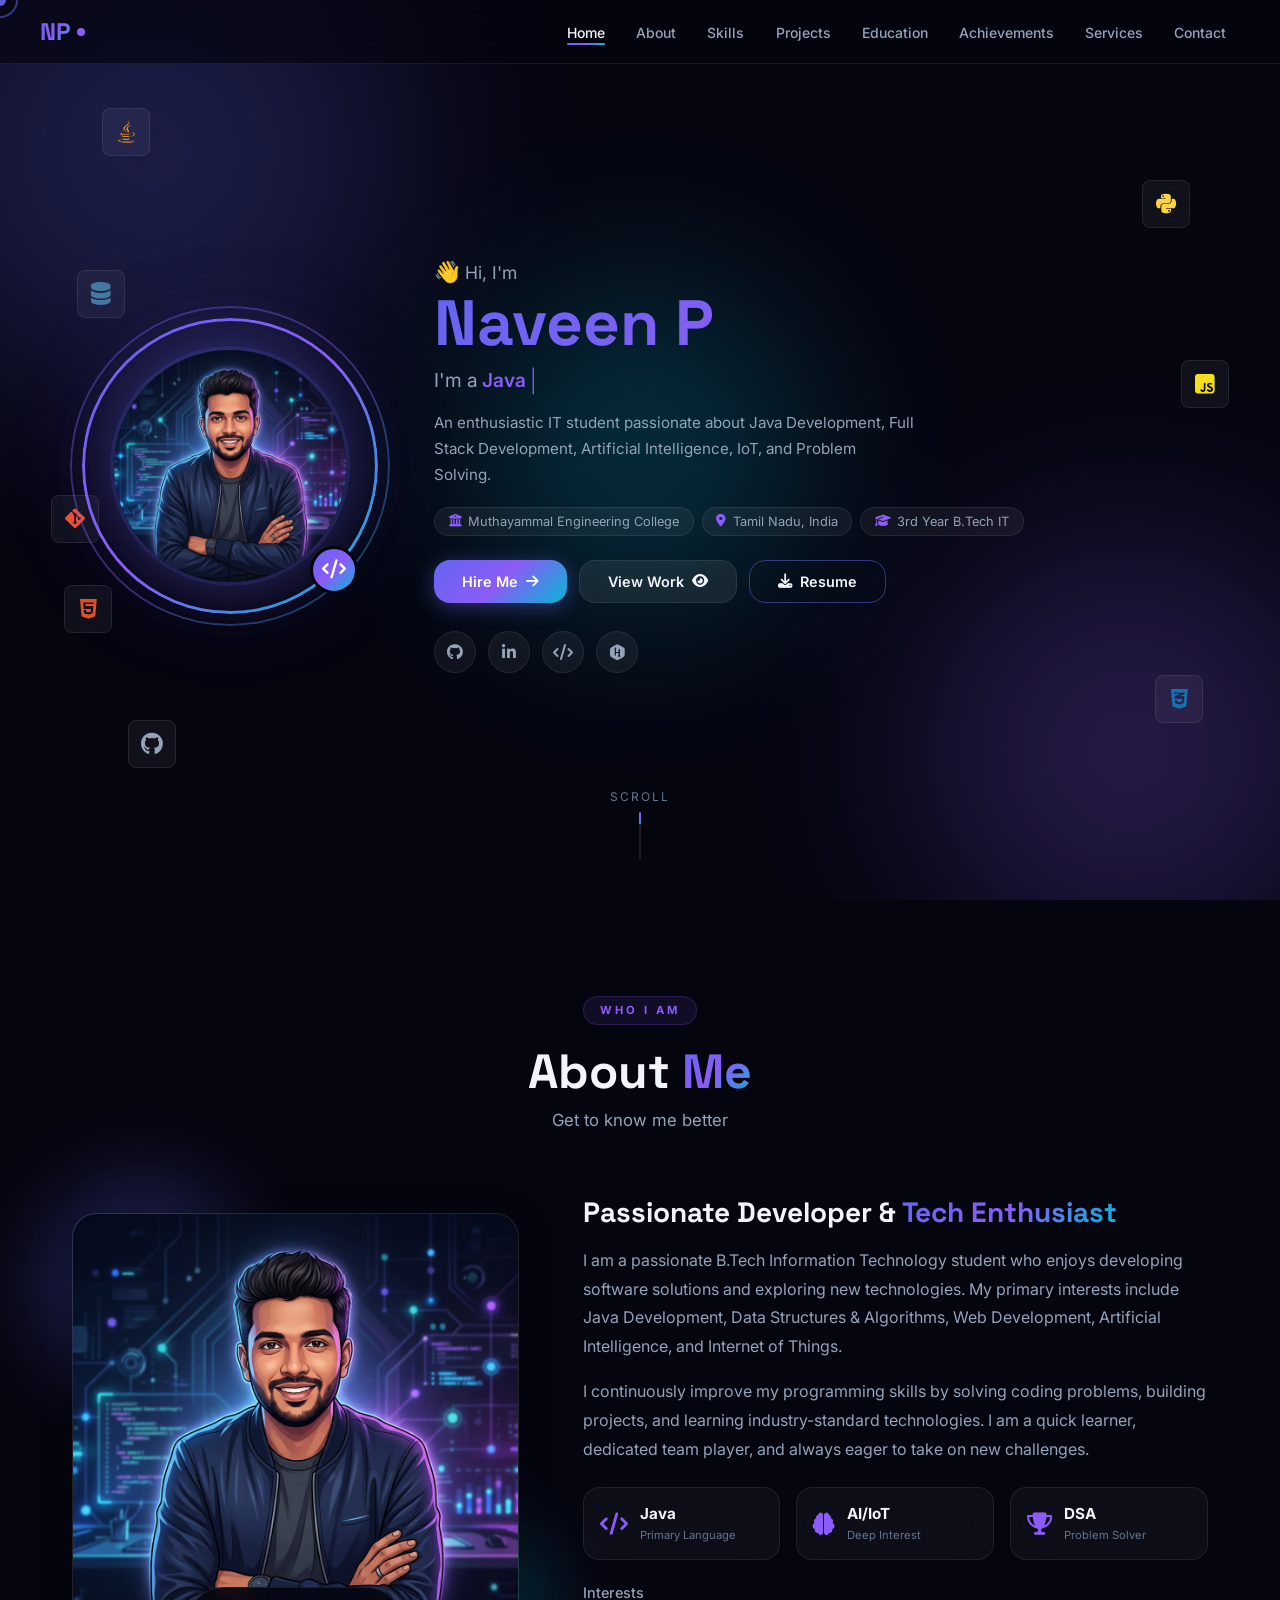
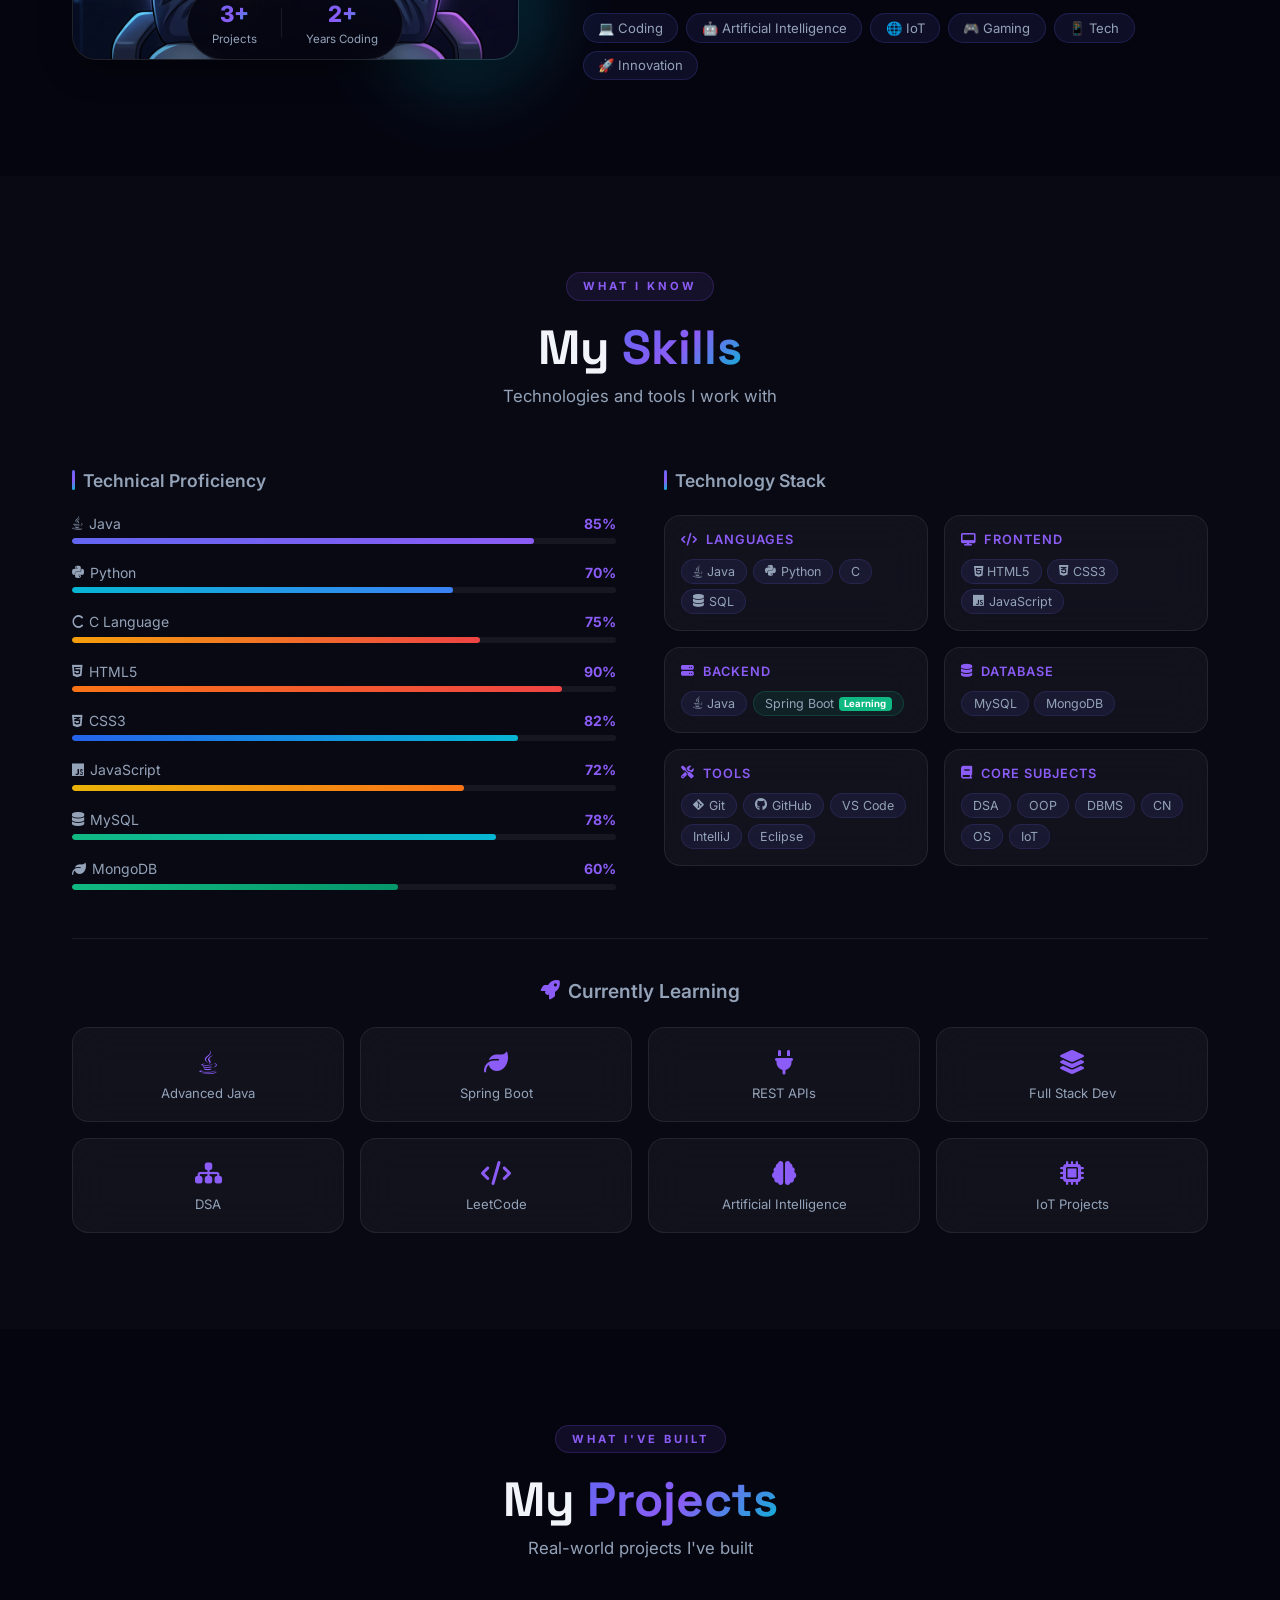
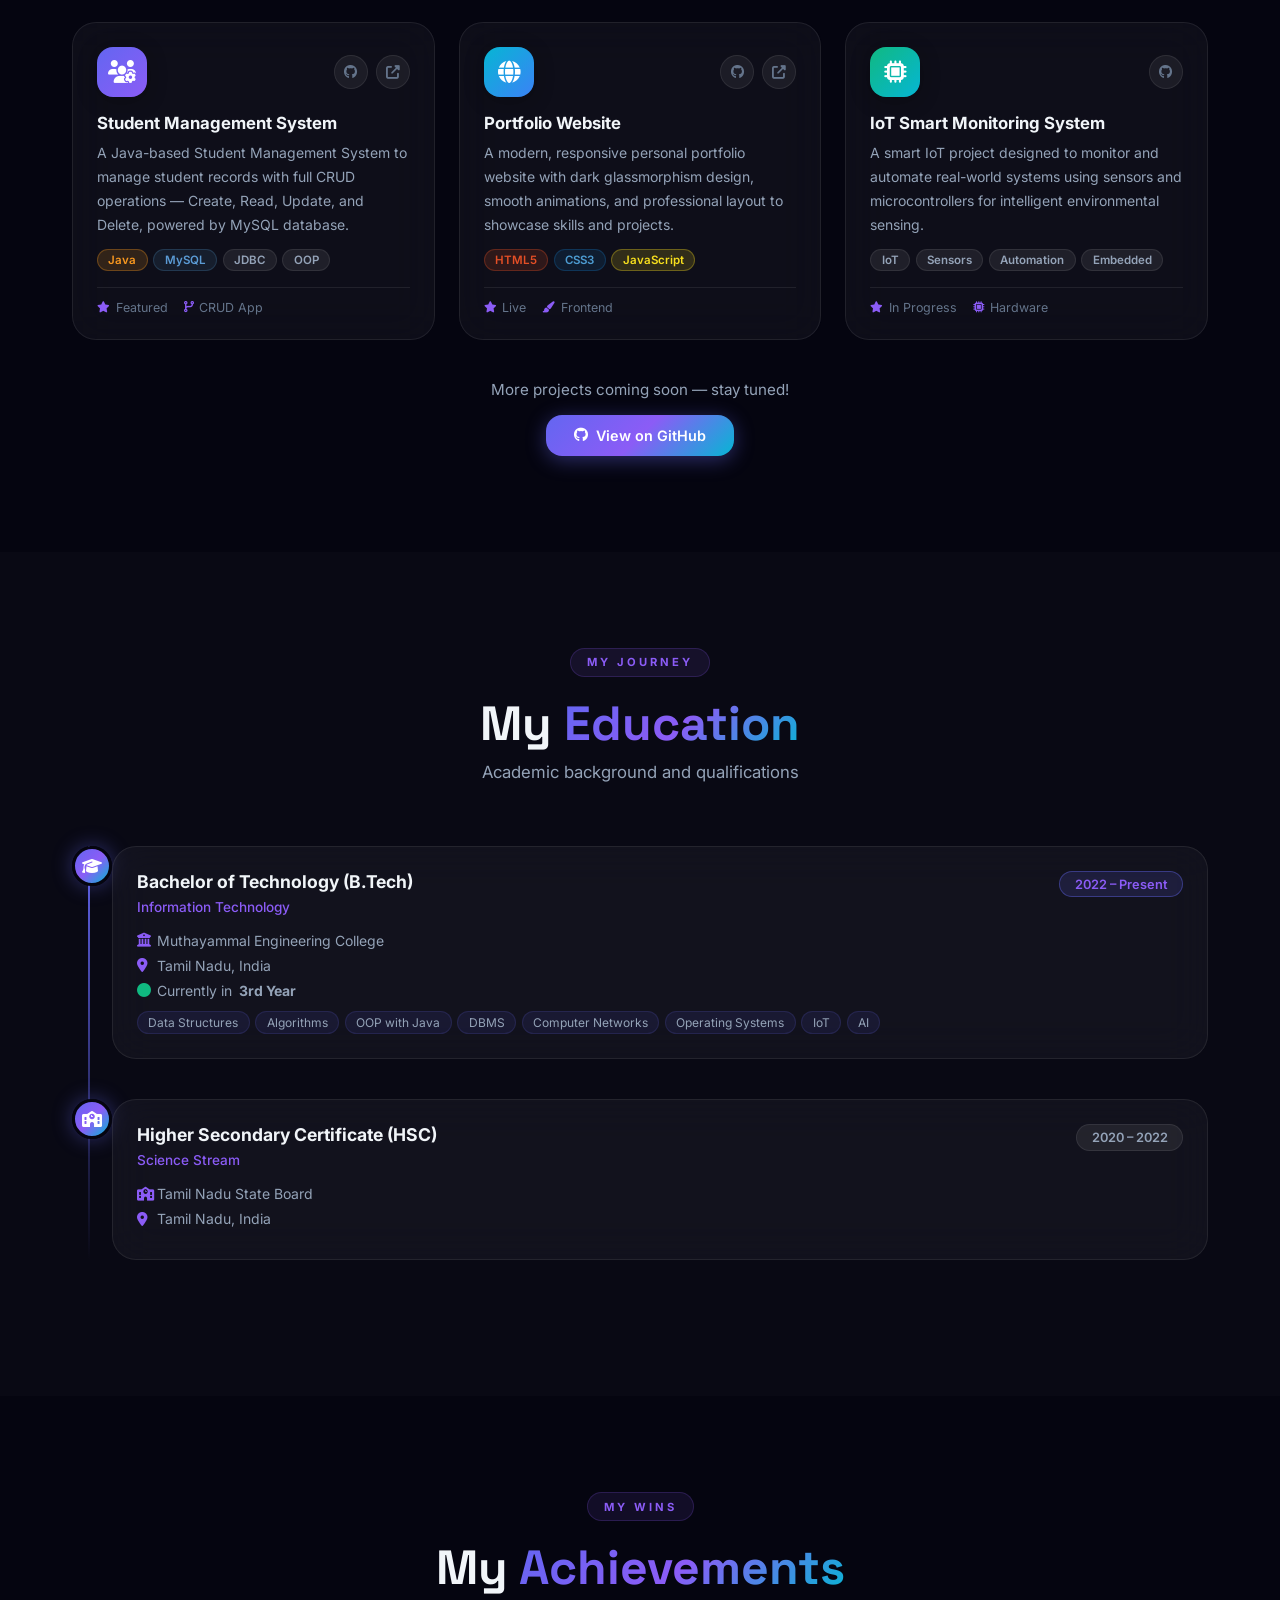
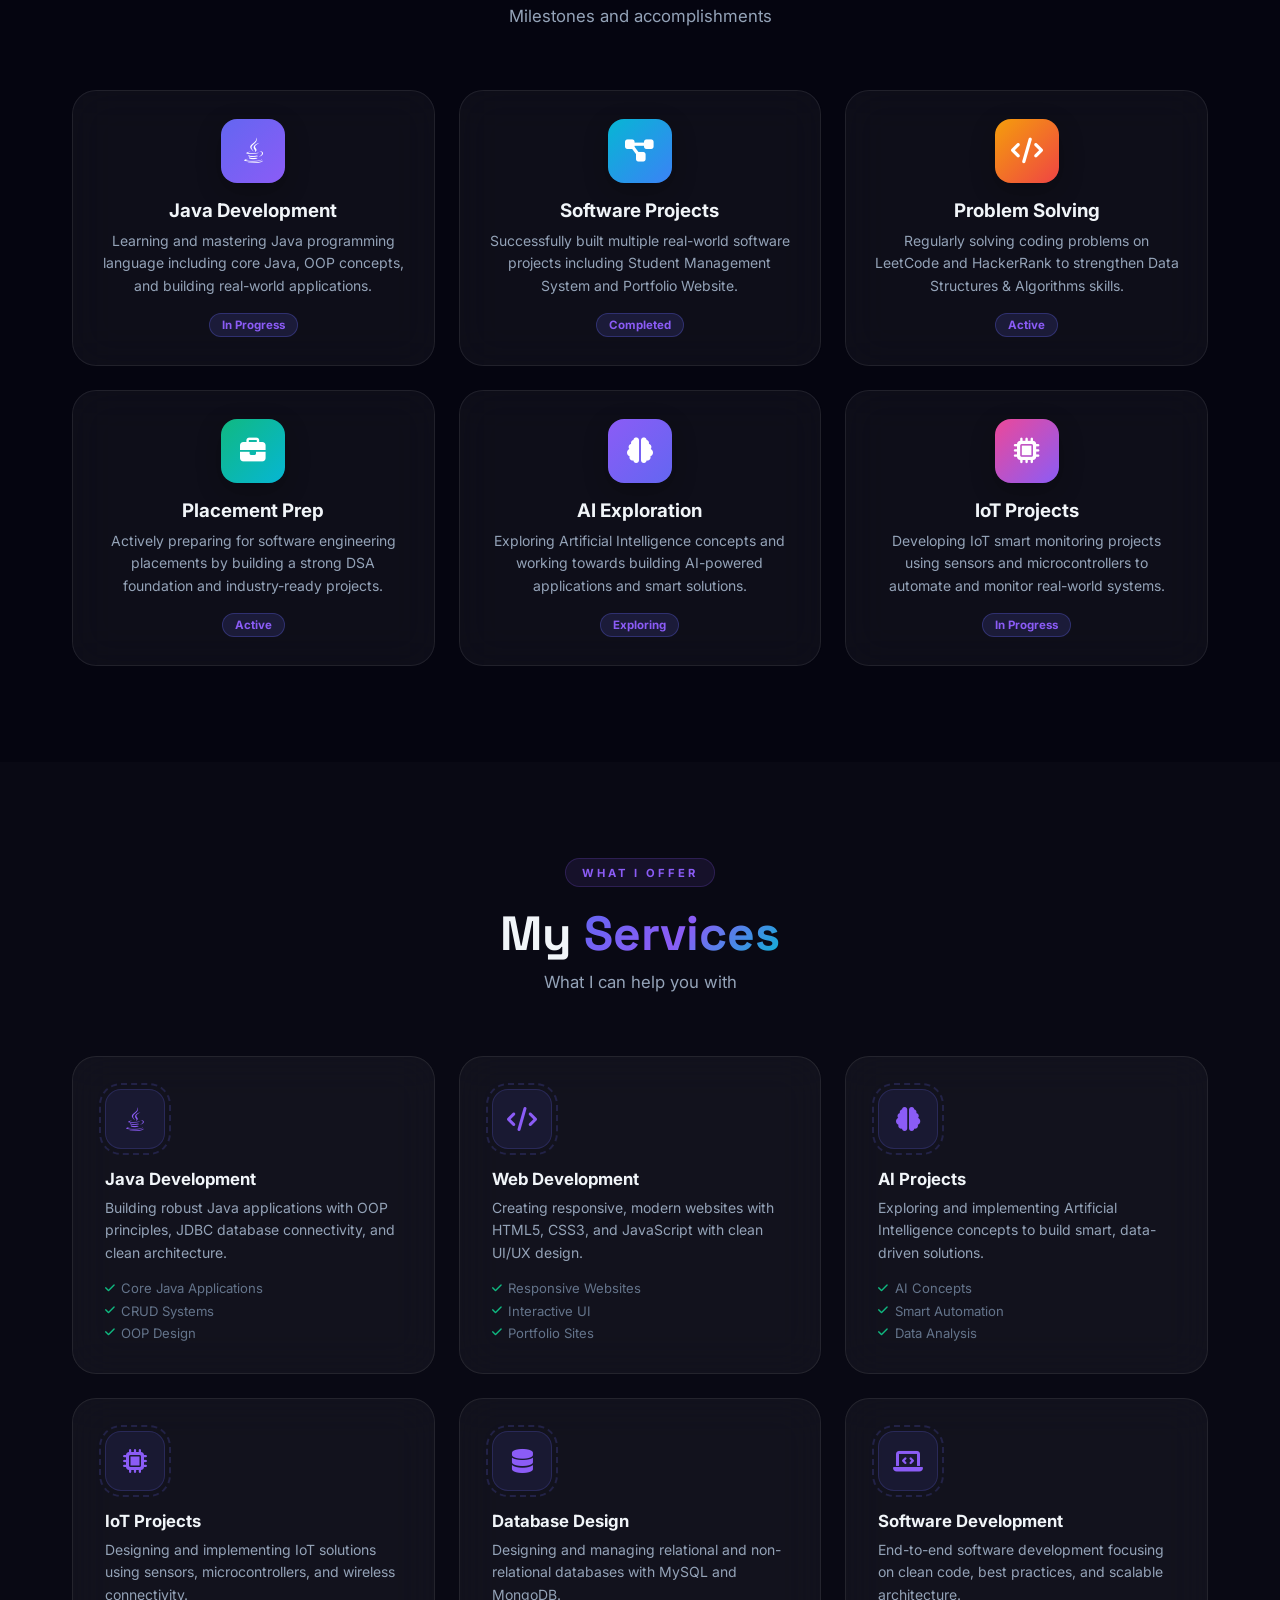
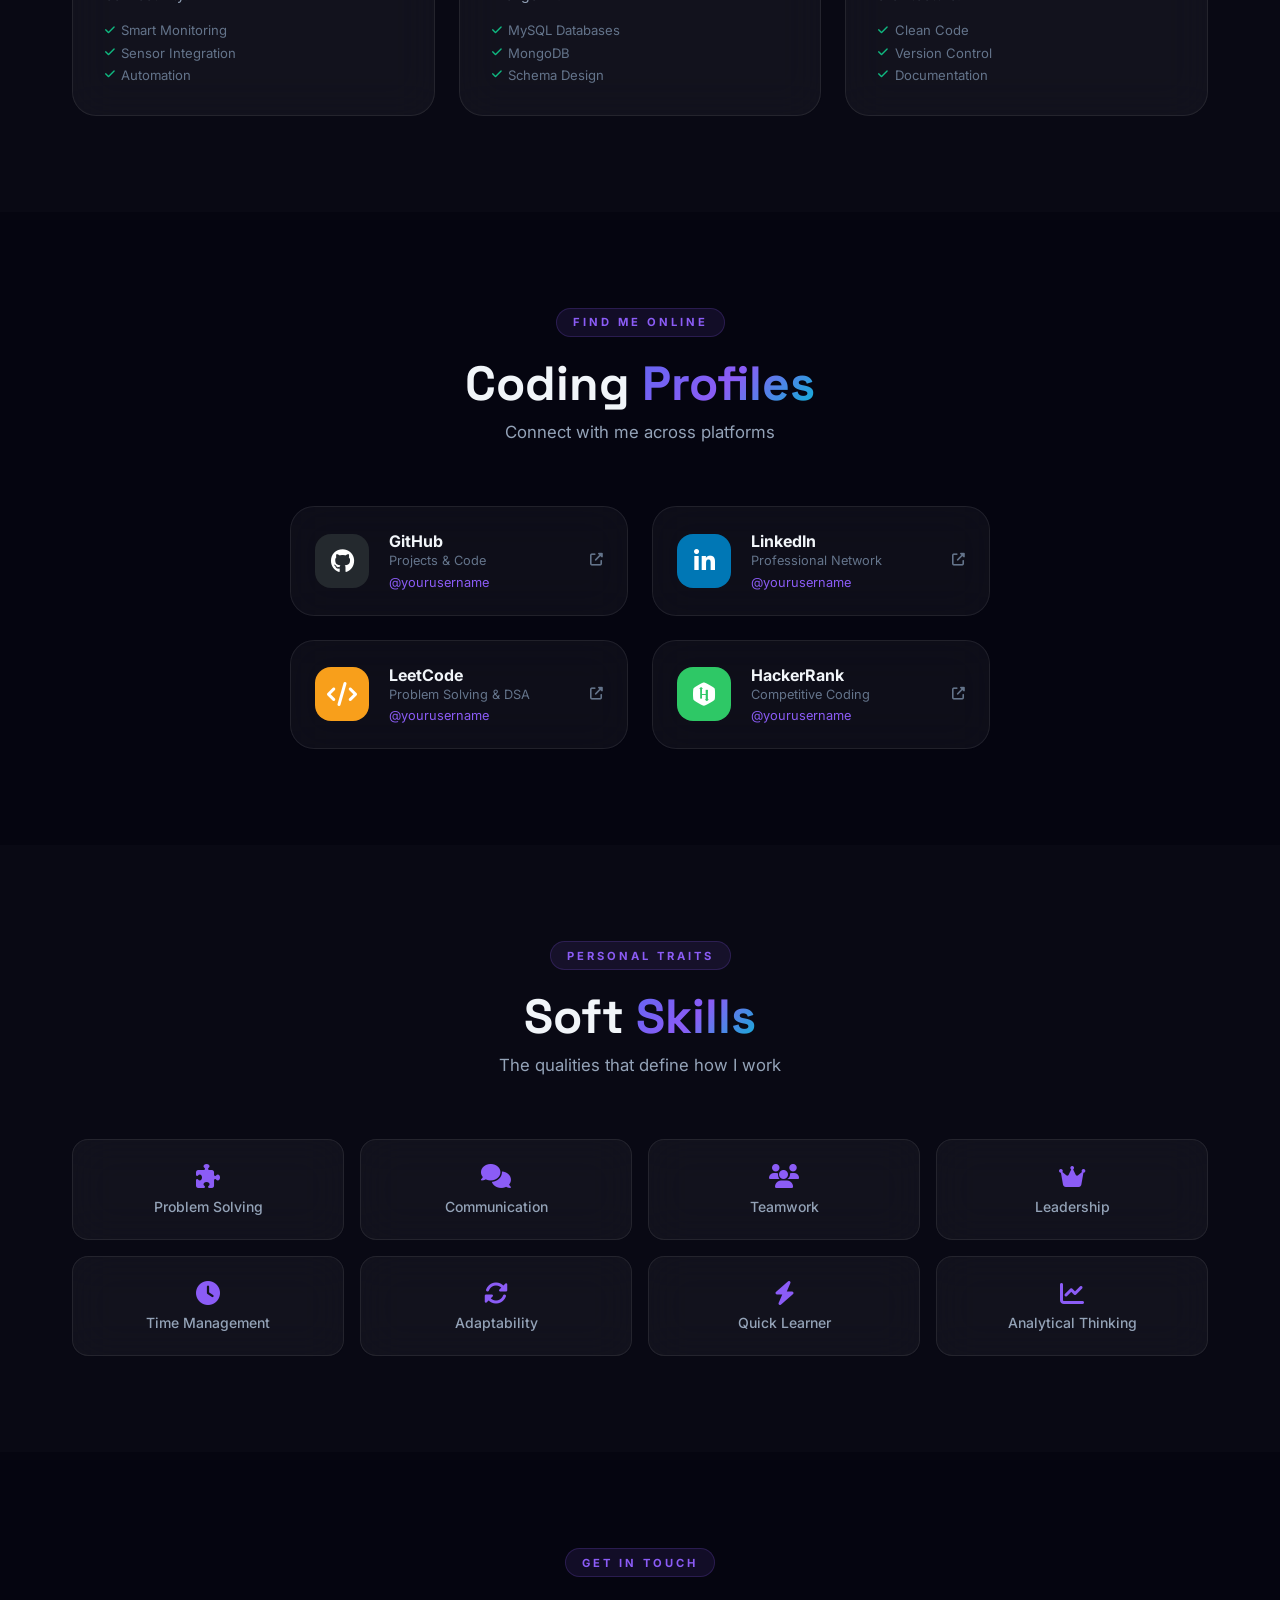
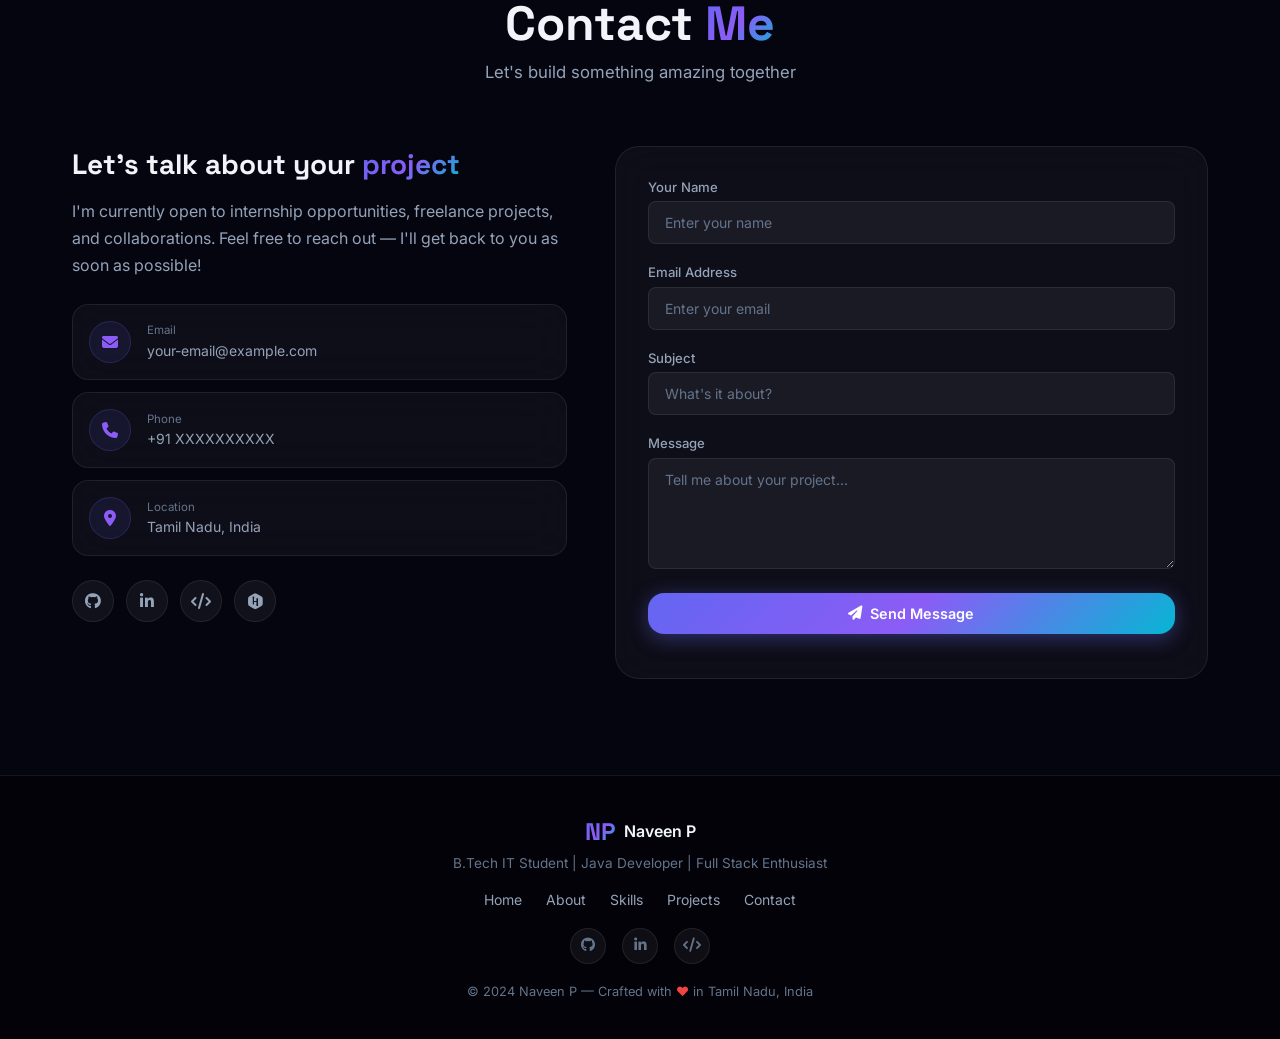
==== index.html @ e6e3f56e "first commit" ====
<!DOCTYPE html>
<html lang="en">
<head>
  <meta charset="UTF-8" />
  <meta name="viewport" content="width=device-width, initial-scale=1.0" />
  <meta name="description" content="Naveen P – B.Tech IT Student | Java Developer | Full Stack | AI & IoT Enthusiast at Muthayammal Engineering College" />
  <meta name="keywords" content="Naveen P, portfolio, Java developer, IT student, full stack, AI, IoT, Tamil Nadu" />
  <title>Naveen P | IT Student & Java Developer</title>

  <!-- Fonts -->
  <link rel="preconnect" href="https://fonts.googleapis.com" />
  <link rel="preconnect" href="https://fonts.gstatic.com" crossorigin />
  <link href="https://fonts.googleapis.com/css2?family=Inter:wght@300;400;500;600;700;800;900&family=Space+Grotesk:wght@400;500;600;700&family=JetBrains+Mono:wght@400;500&display=swap" rel="stylesheet" />

  <!-- Icons -->
  <link rel="stylesheet" href="https://cdnjs.cloudflare.com/ajax/libs/font-awesome/6.5.0/css/all.min.css" />

  <link rel="stylesheet" href="style.css" />
</head>
<body>

  <!-- ═══════════════════════ LOADER ═══════════════════════ -->
  <div id="loader">
    <div class="loader-content">
      <div class="loader-logo">NP</div>
      <div class="loader-bar"><div class="loader-fill"></div></div>
    </div>
  </div>

  <!-- ═══════════════════════ CURSOR ═══════════════════════ -->
  <div id="cursor"></div>
  <div id="cursor-trail"></div>

  <!-- ═══════════════════════ NAV ═══════════════════════ -->
  <nav id="navbar">
    <div class="nav-logo">
      <span class="logo-text">NP</span>
      <span class="logo-dot"></span>
    </div>
    <ul class="nav-links" id="navLinks">
      <li><a href="#home" class="nav-link active">Home</a></li>
      <li><a href="#about" class="nav-link">About</a></li>
      <li><a href="#skills" class="nav-link">Skills</a></li>
      <li><a href="#projects" class="nav-link">Projects</a></li>
      <li><a href="#education" class="nav-link">Education</a></li>
      <li><a href="#achievements" class="nav-link">Achievements</a></li>
      <li><a href="#services" class="nav-link">Services</a></li>
      <li><a href="#contact" class="nav-link">Contact</a></li>
    </ul>
    <button class="menu-toggle" id="menuToggle" aria-label="Toggle menu">
      <span></span><span></span><span></span>
    </button>
  </nav>

  <!-- ═══════════════════════ HERO ═══════════════════════ -->
  <section id="home" class="hero-section">
    <!-- Animated Background -->
    <div class="hero-bg">
      <div class="orb orb-1"></div>
      <div class="orb orb-2"></div>
      <div class="orb orb-3"></div>
      <canvas id="particleCanvas"></canvas>
    </div>

    <!-- Floating Tech Icons -->
    <div class="floating-icons">
      <div class="fi fi-java" data-label="Java"><i class="fab fa-java"></i></div>
      <div class="fi fi-python" data-label="Python"><i class="fab fa-python"></i></div>
      <div class="fi fi-html" data-label="HTML5"><i class="fab fa-html5"></i></div>
      <div class="fi fi-css" data-label="CSS3"><i class="fab fa-css3-alt"></i></div>
      <div class="fi fi-js" data-label="JS"><i class="fab fa-js-square"></i></div>
      <div class="fi fi-git" data-label="Git"><i class="fab fa-git-alt"></i></div>
      <div class="fi fi-github" data-label="GitHub"><i class="fab fa-github"></i></div>
      <div class="fi fi-db" data-label="MySQL"><i class="fas fa-database"></i></div>
    </div>

    <div class="hero-content">
      <div class="hero-avatar-wrap">
        <div class="avatar-ring"></div>
        <div class="avatar-ring ring-2"></div>
        <img src="avatar.png" alt="Naveen P" class="hero-avatar" id="heroAvatar" />
        <div class="avatar-badge">
          <i class="fas fa-code"></i>
        </div>
      </div>

      <div class="hero-text">
        <p class="hero-greeting">
          <span class="greeting-wave">👋</span> Hi, I'm
        </p>
        <h1 class="hero-name">Naveen P</h1>
        <div class="hero-roles">
          <span class="role-prefix">I'm a </span>
          <span class="typed-text" id="typedText"></span>
          <span class="typed-cursor">|</span>
        </div>
        <p class="hero-desc">
          An enthusiastic IT student passionate about Java Development, Full Stack Development,
          Artificial Intelligence, IoT, and Problem Solving.
        </p>
        <div class="hero-info-pills">
          <span class="info-pill"><i class="fas fa-university"></i> Muthayammal Engineering College</span>
          <span class="info-pill"><i class="fas fa-map-marker-alt"></i> Tamil Nadu, India</span>
          <span class="info-pill"><i class="fas fa-graduation-cap"></i> 3rd Year B.Tech IT</span>
        </div>
        <div class="hero-cta">
          <a href="#contact" class="btn btn-primary">
            <span>Hire Me</span><i class="fas fa-arrow-right"></i>
          </a>
          <a href="#projects" class="btn btn-ghost">
            <span>View Work</span><i class="fas fa-eye"></i>
          </a>
          <a href="resume.pdf" download class="btn btn-outline" id="resumeBtn">
            <i class="fas fa-download"></i><span>Resume</span>
          </a>
        </div>
        <div class="hero-socials">
          <a href="https://github.com/yourusername" target="_blank" class="social-icon" id="githubHero" aria-label="GitHub">
            <i class="fab fa-github"></i>
          </a>
          <a href="https://linkedin.com/in/yourusername" target="_blank" class="social-icon" id="linkedinHero" aria-label="LinkedIn">
            <i class="fab fa-linkedin-in"></i>
          </a>
          <a href="https://leetcode.com/yourusername" target="_blank" class="social-icon" id="leetcodeHero" aria-label="LeetCode">
            <i class="fas fa-code"></i>
          </a>
          <a href="https://hackerrank.com/yourusername" target="_blank" class="social-icon" id="hackerrankHero" aria-label="HackerRank">
            <i class="fab fa-hackerrank"></i>
          </a>
        </div>
      </div>
    </div>

    <div class="scroll-indicator">
      <span>Scroll</span>
      <div class="scroll-line"><div class="scroll-dot"></div></div>
    </div>
  </section>

  <!-- ═══════════════════════ ABOUT ═══════════════════════ -->
  <section id="about" class="section">
    <div class="container">
      <div class="section-header">
        <span class="section-tag">WHO I AM</span>
        <h2 class="section-title">About <span class="gradient-text">Me</span></h2>
        <p class="section-subtitle">Get to know me better</p>
      </div>

      <div class="about-grid">
        <div class="about-image-wrap reveal">
          <div class="about-img-card glass">
            <img src="avatar.png" alt="Naveen P" class="about-img" />
            <div class="about-img-badge">
              <div class="badge-item">
                <span class="badge-num">3+</span>
                <span class="badge-label">Projects</span>
              </div>
              <div class="badge-divider"></div>
              <div class="badge-item">
                <span class="badge-num">2+</span>
                <span class="badge-label">Years Coding</span>
              </div>
            </div>
          </div>
          <div class="about-shape shape-1"></div>
          <div class="about-shape shape-2"></div>
        </div>

        <div class="about-content reveal">
          <h3 class="about-heading">Passionate Developer & <span class="gradient-text">Tech Enthusiast</span></h3>
          <p class="about-para">
            I am a passionate B.Tech Information Technology student who enjoys developing software
            solutions and exploring new technologies. My primary interests include Java Development,
            Data Structures & Algorithms, Web Development, Artificial Intelligence, and Internet of Things.
          </p>
          <p class="about-para">
            I continuously improve my programming skills by solving coding problems, building projects,
            and learning industry-standard technologies. I am a quick learner, dedicated team player,
            and always eager to take on new challenges.
          </p>
          <div class="about-stats">
            <div class="stat-card glass">
              <i class="fas fa-code stat-icon"></i>
              <div>
                <span class="stat-num">Java</span>
                <span class="stat-label">Primary Language</span>
              </div>
            </div>
            <div class="stat-card glass">
              <i class="fas fa-brain stat-icon"></i>
              <div>
                <span class="stat-num">AI/IoT</span>
                <span class="stat-label">Deep Interest</span>
              </div>
            </div>
            <div class="stat-card glass">
              <i class="fas fa-trophy stat-icon"></i>
              <div>
                <span class="stat-num">DSA</span>
                <span class="stat-label">Problem Solver</span>
              </div>
            </div>
          </div>

          <div class="about-interests">
            <h4>Interests</h4>
            <div class="interest-tags">
              <span class="tag">💻 Coding</span>
              <span class="tag">🤖 Artificial Intelligence</span>
              <span class="tag">🌐 IoT</span>
              <span class="tag">🎮 Gaming</span>
              <span class="tag">📱 Tech</span>
              <span class="tag">🚀 Innovation</span>
            </div>
          </div>
        </div>
      </div>
    </div>
  </section>

  <!-- ═══════════════════════ SKILLS ═══════════════════════ -->
  <section id="skills" class="section section-alt">
    <div class="container">
      <div class="section-header">
        <span class="section-tag">WHAT I KNOW</span>
        <h2 class="section-title">My <span class="gradient-text">Skills</span></h2>
        <p class="section-subtitle">Technologies and tools I work with</p>
      </div>

      <div class="skills-wrapper">
        <!-- Skill Bars Column -->
        <div class="skill-bars-col reveal">
          <h3 class="skills-col-title">Technical Proficiency</h3>
          <div class="skill-bar-list">
            <div class="skill-bar-item">
              <div class="skill-bar-header">
                <span><i class="fab fa-java"></i> Java</span>
                <span class="skill-pct">85%</span>
              </div>
              <div class="skill-track"><div class="skill-fill" data-width="85" style="background:linear-gradient(90deg,#6366f1,#8b5cf6)"></div></div>
            </div>
            <div class="skill-bar-item">
              <div class="skill-bar-header">
                <span><i class="fab fa-python"></i> Python</span>
                <span class="skill-pct">70%</span>
              </div>
              <div class="skill-track"><div class="skill-fill" data-width="70" style="background:linear-gradient(90deg,#06b6d4,#3b82f6)"></div></div>
            </div>
            <div class="skill-bar-item">
              <div class="skill-bar-header">
                <span><i class="fas fa-c"></i> C Language</span>
                <span class="skill-pct">75%</span>
              </div>
              <div class="skill-track"><div class="skill-fill" data-width="75" style="background:linear-gradient(90deg,#f59e0b,#ef4444)"></div></div>
            </div>
            <div class="skill-bar-item">
              <div class="skill-bar-header">
                <span><i class="fab fa-html5"></i> HTML5</span>
                <span class="skill-pct">90%</span>
              </div>
              <div class="skill-track"><div class="skill-fill" data-width="90" style="background:linear-gradient(90deg,#f97316,#ef4444)"></div></div>
            </div>
            <div class="skill-bar-item">
              <div class="skill-bar-header">
                <span><i class="fab fa-css3-alt"></i> CSS3</span>
                <span class="skill-pct">82%</span>
              </div>
              <div class="skill-track"><div class="skill-fill" data-width="82" style="background:linear-gradient(90deg,#2563eb,#06b6d4)"></div></div>
            </div>
            <div class="skill-bar-item">
              <div class="skill-bar-header">
                <span><i class="fab fa-js"></i> JavaScript</span>
                <span class="skill-pct">72%</span>
              </div>
              <div class="skill-track"><div class="skill-fill" data-width="72" style="background:linear-gradient(90deg,#eab308,#f97316)"></div></div>
            </div>
            <div class="skill-bar-item">
              <div class="skill-bar-header">
                <span><i class="fas fa-database"></i> MySQL</span>
                <span class="skill-pct">78%</span>
              </div>
              <div class="skill-track"><div class="skill-fill" data-width="78" style="background:linear-gradient(90deg,#10b981,#06b6d4)"></div></div>
            </div>
            <div class="skill-bar-item">
              <div class="skill-bar-header">
                <span><i class="fas fa-leaf"></i> MongoDB</span>
                <span class="skill-pct">60%</span>
              </div>
              <div class="skill-track"><div class="skill-fill" data-width="60" style="background:linear-gradient(90deg,#10b981,#059669)"></div></div>
            </div>
          </div>
        </div>

        <!-- Skill Cards Grid -->
        <div class="skill-cards-col reveal">
          <h3 class="skills-col-title">Technology Stack</h3>
          <div class="tech-categories">
            <div class="tech-cat glass">
              <div class="tech-cat-header">
                <i class="fas fa-code"></i>
                <span>Languages</span>
              </div>
              <div class="tech-tags">
                <span class="tech-tag"><i class="fab fa-java"></i> Java</span>
                <span class="tech-tag"><i class="fab fa-python"></i> Python</span>
                <span class="tech-tag">C</span>
                <span class="tech-tag"><i class="fas fa-database"></i> SQL</span>
              </div>
            </div>
            <div class="tech-cat glass">
              <div class="tech-cat-header">
                <i class="fas fa-desktop"></i>
                <span>Frontend</span>
              </div>
              <div class="tech-tags">
                <span class="tech-tag"><i class="fab fa-html5"></i> HTML5</span>
                <span class="tech-tag"><i class="fab fa-css3-alt"></i> CSS3</span>
                <span class="tech-tag"><i class="fab fa-js"></i> JavaScript</span>
              </div>
            </div>
            <div class="tech-cat glass">
              <div class="tech-cat-header">
                <i class="fas fa-server"></i>
                <span>Backend</span>
              </div>
              <div class="tech-tags">
                <span class="tech-tag"><i class="fab fa-java"></i> Java</span>
                <span class="tech-tag learning">Spring Boot <span class="learning-badge">Learning</span></span>
              </div>
            </div>
            <div class="tech-cat glass">
              <div class="tech-cat-header">
                <i class="fas fa-database"></i>
                <span>Database</span>
              </div>
              <div class="tech-tags">
                <span class="tech-tag">MySQL</span>
                <span class="tech-tag">MongoDB</span>
              </div>
            </div>
            <div class="tech-cat glass">
              <div class="tech-cat-header">
                <i class="fas fa-tools"></i>
                <span>Tools</span>
              </div>
              <div class="tech-tags">
                <span class="tech-tag"><i class="fab fa-git-alt"></i> Git</span>
                <span class="tech-tag"><i class="fab fa-github"></i> GitHub</span>
                <span class="tech-tag">VS Code</span>
                <span class="tech-tag">IntelliJ</span>
                <span class="tech-tag">Eclipse</span>
              </div>
            </div>
            <div class="tech-cat glass">
              <div class="tech-cat-header">
                <i class="fas fa-book"></i>
                <span>Core Subjects</span>
              </div>
              <div class="tech-tags">
                <span class="tech-tag">DSA</span>
                <span class="tech-tag">OOP</span>
                <span class="tech-tag">DBMS</span>
                <span class="tech-tag">CN</span>
                <span class="tech-tag">OS</span>
                <span class="tech-tag">IoT</span>
              </div>
            </div>
          </div>
        </div>
      </div>

      <!-- Currently Learning -->
      <div class="learning-section reveal">
        <h3 class="learning-title"><i class="fas fa-rocket"></i> Currently Learning</h3>
        <div class="learning-grid">
          <div class="learning-card glass">
            <div class="lc-icon"><i class="fab fa-java"></i></div>
            <span>Advanced Java</span>
          </div>
          <div class="learning-card glass">
            <div class="lc-icon"><i class="fas fa-leaf"></i></div>
            <span>Spring Boot</span>
          </div>
          <div class="learning-card glass">
            <div class="lc-icon"><i class="fas fa-plug"></i></div>
            <span>REST APIs</span>
          </div>
          <div class="learning-card glass">
            <div class="lc-icon"><i class="fas fa-layer-group"></i></div>
            <span>Full Stack Dev</span>
          </div>
          <div class="learning-card glass">
            <div class="lc-icon"><i class="fas fa-sitemap"></i></div>
            <span>DSA</span>
          </div>
          <div class="learning-card glass">
            <div class="lc-icon"><i class="fas fa-code"></i></div>
            <span>LeetCode</span>
          </div>
          <div class="learning-card glass">
            <div class="lc-icon"><i class="fas fa-brain"></i></div>
            <span>Artificial Intelligence</span>
          </div>
          <div class="learning-card glass">
            <div class="lc-icon"><i class="fas fa-microchip"></i></div>
            <span>IoT Projects</span>
          </div>
        </div>
      </div>
    </div>
  </section>

  <!-- ═══════════════════════ PROJECTS ═══════════════════════ -->
  <section id="projects" class="section">
    <div class="container">
      <div class="section-header">
        <span class="section-tag">WHAT I'VE BUILT</span>
        <h2 class="section-title">My <span class="gradient-text">Projects</span></h2>
        <p class="section-subtitle">Real-world projects I've built</p>
      </div>

      <div class="projects-grid">
        <!-- Project 1 -->
        <div class="project-card glass reveal" id="proj-sms">
          <div class="proj-top">
            <div class="proj-icon-wrap" style="background:linear-gradient(135deg,#6366f1,#8b5cf6)">
              <i class="fas fa-users-cog"></i>
            </div>
            <div class="proj-links">
              <a href="https://github.com/yourusername" target="_blank" class="proj-link" aria-label="GitHub"><i class="fab fa-github"></i></a>
              <a href="#" class="proj-link" aria-label="Live"><i class="fas fa-external-link-alt"></i></a>
            </div>
          </div>
          <div class="proj-body">
            <h3 class="proj-title">Student Management System</h3>
            <p class="proj-desc">
              A Java-based Student Management System to manage student records with full CRUD
              operations — Create, Read, Update, and Delete, powered by MySQL database.
            </p>
            <div class="proj-tags">
              <span class="ptag ptag-java">Java</span>
              <span class="ptag ptag-db">MySQL</span>
              <span class="ptag">JDBC</span>
              <span class="ptag">OOP</span>
            </div>
          </div>
          <div class="proj-footer">
            <div class="proj-stat"><i class="fas fa-star"></i> Featured</div>
            <div class="proj-stat"><i class="fas fa-code-branch"></i> CRUD App</div>
          </div>
          <div class="proj-glow"></div>
        </div>

        <!-- Project 2 -->
        <div class="project-card glass reveal" id="proj-portfolio">
          <div class="proj-top">
            <div class="proj-icon-wrap" style="background:linear-gradient(135deg,#06b6d4,#3b82f6)">
              <i class="fas fa-globe"></i>
            </div>
            <div class="proj-links">
              <a href="https://github.com/yourusername" target="_blank" class="proj-link" aria-label="GitHub"><i class="fab fa-github"></i></a>
              <a href="#" class="proj-link" aria-label="Live"><i class="fas fa-external-link-alt"></i></a>
            </div>
          </div>
          <div class="proj-body">
            <h3 class="proj-title">Portfolio Website</h3>
            <p class="proj-desc">
              A modern, responsive personal portfolio website with dark glassmorphism design,
              smooth animations, and professional layout to showcase skills and projects.
            </p>
            <div class="proj-tags">
              <span class="ptag ptag-html">HTML5</span>
              <span class="ptag ptag-css">CSS3</span>
              <span class="ptag ptag-js">JavaScript</span>
            </div>
          </div>
          <div class="proj-footer">
            <div class="proj-stat"><i class="fas fa-star"></i> Live</div>
            <div class="proj-stat"><i class="fas fa-paint-brush"></i> Frontend</div>
          </div>
          <div class="proj-glow"></div>
        </div>

        <!-- Project 3 -->
        <div class="project-card glass reveal" id="proj-iot">
          <div class="proj-top">
            <div class="proj-icon-wrap" style="background:linear-gradient(135deg,#10b981,#06b6d4)">
              <i class="fas fa-microchip"></i>
            </div>
            <div class="proj-links">
              <a href="https://github.com/yourusername" target="_blank" class="proj-link" aria-label="GitHub"><i class="fab fa-github"></i></a>
            </div>
          </div>
          <div class="proj-body">
            <h3 class="proj-title">IoT Smart Monitoring System</h3>
            <p class="proj-desc">
              A smart IoT project designed to monitor and automate real-world systems using
              sensors and microcontrollers for intelligent environmental sensing.
            </p>
            <div class="proj-tags">
              <span class="ptag">IoT</span>
              <span class="ptag">Sensors</span>
              <span class="ptag">Automation</span>
              <span class="ptag">Embedded</span>
            </div>
          </div>
          <div class="proj-footer">
            <div class="proj-stat"><i class="fas fa-star"></i> In Progress</div>
            <div class="proj-stat"><i class="fas fa-microchip"></i> Hardware</div>
          </div>
          <div class="proj-glow"></div>
        </div>
      </div>

      <div class="projects-cta reveal">
        <p>More projects coming soon — stay tuned!</p>
        <a href="https://github.com/yourusername" target="_blank" class="btn btn-primary" id="viewAllProjects">
          <i class="fab fa-github"></i> View on GitHub
        </a>
      </div>
    </div>
  </section>

  <!-- ═══════════════════════ EDUCATION ═══════════════════════ -->
  <section id="education" class="section section-alt">
    <div class="container">
      <div class="section-header">
        <span class="section-tag">MY JOURNEY</span>
        <h2 class="section-title">My <span class="gradient-text">Education</span></h2>
        <p class="section-subtitle">Academic background and qualifications</p>
      </div>

      <div class="timeline">
        <div class="timeline-item reveal" id="edu-btech">
          <div class="timeline-dot">
            <i class="fas fa-graduation-cap"></i>
          </div>
          <div class="timeline-card glass">
            <div class="tl-header">
              <div class="tl-title-wrap">
                <h3 class="tl-degree">Bachelor of Technology (B.Tech)</h3>
                <span class="tl-field">Information Technology</span>
              </div>
              <span class="tl-year active-badge">2022 – Present</span>
            </div>
            <div class="tl-body">
              <p class="tl-college"><i class="fas fa-university"></i> Muthayammal Engineering College</p>
              <p class="tl-location"><i class="fas fa-map-marker-alt"></i> Tamil Nadu, India</p>
              <p class="tl-status"><i class="fas fa-circle pulse-dot"></i> Currently in <strong>3rd Year</strong></p>
              <div class="tl-subjects">
                <span class="tl-sub">Data Structures</span>
                <span class="tl-sub">Algorithms</span>
                <span class="tl-sub">OOP with Java</span>
                <span class="tl-sub">DBMS</span>
                <span class="tl-sub">Computer Networks</span>
                <span class="tl-sub">Operating Systems</span>
                <span class="tl-sub">IoT</span>
                <span class="tl-sub">AI</span>
              </div>
            </div>
          </div>
        </div>

        <div class="timeline-item reveal" id="edu-hsc">
          <div class="timeline-dot">
            <i class="fas fa-school"></i>
          </div>
          <div class="timeline-card glass">
            <div class="tl-header">
              <div class="tl-title-wrap">
                <h3 class="tl-degree">Higher Secondary Certificate (HSC)</h3>
                <span class="tl-field">Science Stream</span>
              </div>
              <span class="tl-year">2020 – 2022</span>
            </div>
            <div class="tl-body">
              <p class="tl-college"><i class="fas fa-school"></i> Tamil Nadu State Board</p>
              <p class="tl-location"><i class="fas fa-map-marker-alt"></i> Tamil Nadu, India</p>
            </div>
          </div>
        </div>
      </div>
    </div>
  </section>

  <!-- ═══════════════════════ ACHIEVEMENTS ═══════════════════════ -->
  <section id="achievements" class="section">
    <div class="container">
      <div class="section-header">
        <span class="section-tag">MY WINS</span>
        <h2 class="section-title">My <span class="gradient-text">Achievements</span></h2>
        <p class="section-subtitle">Milestones and accomplishments</p>
      </div>

      <div class="achievements-grid">
        <div class="ach-card glass reveal" id="ach-java">
          <div class="ach-icon" style="background:linear-gradient(135deg,#6366f1,#8b5cf6)">
            <i class="fab fa-java"></i>
          </div>
          <h3 class="ach-title">Java Development</h3>
          <p class="ach-desc">Learning and mastering Java programming language including core Java, OOP concepts, and building real-world applications.</p>
          <div class="ach-badge">In Progress</div>
        </div>

        <div class="ach-card glass reveal" id="ach-projects">
          <div class="ach-icon" style="background:linear-gradient(135deg,#06b6d4,#3b82f6)">
            <i class="fas fa-project-diagram"></i>
          </div>
          <h3 class="ach-title">Software Projects</h3>
          <p class="ach-desc">Successfully built multiple real-world software projects including Student Management System and Portfolio Website.</p>
          <div class="ach-badge">Completed</div>
        </div>

        <div class="ach-card glass reveal" id="ach-dsa">
          <div class="ach-icon" style="background:linear-gradient(135deg,#f59e0b,#ef4444)">
            <i class="fas fa-code"></i>
          </div>
          <h3 class="ach-title">Problem Solving</h3>
          <p class="ach-desc">Regularly solving coding problems on LeetCode and HackerRank to strengthen Data Structures & Algorithms skills.</p>
          <div class="ach-badge">Active</div>
        </div>

        <div class="ach-card glass reveal" id="ach-placement">
          <div class="ach-icon" style="background:linear-gradient(135deg,#10b981,#06b6d4)">
            <i class="fas fa-briefcase"></i>
          </div>
          <h3 class="ach-title">Placement Prep</h3>
          <p class="ach-desc">Actively preparing for software engineering placements by building a strong DSA foundation and industry-ready projects.</p>
          <div class="ach-badge">Active</div>
        </div>

        <div class="ach-card glass reveal" id="ach-ai">
          <div class="ach-icon" style="background:linear-gradient(135deg,#8b5cf6,#6366f1)">
            <i class="fas fa-brain"></i>
          </div>
          <h3 class="ach-title">AI Exploration</h3>
          <p class="ach-desc">Exploring Artificial Intelligence concepts and working towards building AI-powered applications and smart solutions.</p>
          <div class="ach-badge">Exploring</div>
        </div>

        <div class="ach-card glass reveal" id="ach-iot">
          <div class="ach-icon" style="background:linear-gradient(135deg,#ec4899,#8b5cf6)">
            <i class="fas fa-microchip"></i>
          </div>
          <h3 class="ach-title">IoT Projects</h3>
          <p class="ach-desc">Developing IoT smart monitoring projects using sensors and microcontrollers to automate and monitor real-world systems.</p>
          <div class="ach-badge">In Progress</div>
        </div>
      </div>
    </div>
  </section>

  <!-- ═══════════════════════ SERVICES ═══════════════════════ -->
  <section id="services" class="section section-alt">
    <div class="container">
      <div class="section-header">
        <span class="section-tag">WHAT I OFFER</span>
        <h2 class="section-title">My <span class="gradient-text">Services</span></h2>
        <p class="section-subtitle">What I can help you with</p>
      </div>

      <div class="services-grid">
        <div class="service-card glass reveal" id="svc-java">
          <div class="svc-icon-wrap">
            <div class="svc-icon"><i class="fab fa-java"></i></div>
            <div class="svc-ring"></div>
          </div>
          <h3 class="svc-title">Java Development</h3>
          <p class="svc-desc">Building robust Java applications with OOP principles, JDBC database connectivity, and clean architecture.</p>
          <ul class="svc-list">
            <li><i class="fas fa-check"></i> Core Java Applications</li>
            <li><i class="fas fa-check"></i> CRUD Systems</li>
            <li><i class="fas fa-check"></i> OOP Design</li>
          </ul>
        </div>

        <div class="service-card glass reveal" id="svc-web">
          <div class="svc-icon-wrap">
            <div class="svc-icon"><i class="fas fa-code"></i></div>
            <div class="svc-ring"></div>
          </div>
          <h3 class="svc-title">Web Development</h3>
          <p class="svc-desc">Creating responsive, modern websites with HTML5, CSS3, and JavaScript with clean UI/UX design.</p>
          <ul class="svc-list">
            <li><i class="fas fa-check"></i> Responsive Websites</li>
            <li><i class="fas fa-check"></i> Interactive UI</li>
            <li><i class="fas fa-check"></i> Portfolio Sites</li>
          </ul>
        </div>

        <div class="service-card glass reveal" id="svc-ai">
          <div class="svc-icon-wrap">
            <div class="svc-icon"><i class="fas fa-brain"></i></div>
            <div class="svc-ring"></div>
          </div>
          <h3 class="svc-title">AI Projects</h3>
          <p class="svc-desc">Exploring and implementing Artificial Intelligence concepts to build smart, data-driven solutions.</p>
          <ul class="svc-list">
            <li><i class="fas fa-check"></i> AI Concepts</li>
            <li><i class="fas fa-check"></i> Smart Automation</li>
            <li><i class="fas fa-check"></i> Data Analysis</li>
          </ul>
        </div>

        <div class="service-card glass reveal" id="svc-iot">
          <div class="svc-icon-wrap">
            <div class="svc-icon"><i class="fas fa-microchip"></i></div>
            <div class="svc-ring"></div>
          </div>
          <h3 class="svc-title">IoT Projects</h3>
          <p class="svc-desc">Designing and implementing IoT solutions using sensors, microcontrollers, and wireless connectivity.</p>
          <ul class="svc-list">
            <li><i class="fas fa-check"></i> Smart Monitoring</li>
            <li><i class="fas fa-check"></i> Sensor Integration</li>
            <li><i class="fas fa-check"></i> Automation</li>
          </ul>
        </div>

        <div class="service-card glass reveal" id="svc-db">
          <div class="svc-icon-wrap">
            <div class="svc-icon"><i class="fas fa-database"></i></div>
            <div class="svc-ring"></div>
          </div>
          <h3 class="svc-title">Database Design</h3>
          <p class="svc-desc">Designing and managing relational and non-relational databases with MySQL and MongoDB.</p>
          <ul class="svc-list">
            <li><i class="fas fa-check"></i> MySQL Databases</li>
            <li><i class="fas fa-check"></i> MongoDB</li>
            <li><i class="fas fa-check"></i> Schema Design</li>
          </ul>
        </div>

        <div class="service-card glass reveal" id="svc-sw">
          <div class="svc-icon-wrap">
            <div class="svc-icon"><i class="fas fa-laptop-code"></i></div>
            <div class="svc-ring"></div>
          </div>
          <h3 class="svc-title">Software Development</h3>
          <p class="svc-desc">End-to-end software development focusing on clean code, best practices, and scalable architecture.</p>
          <ul class="svc-list">
            <li><i class="fas fa-check"></i> Clean Code</li>
            <li><i class="fas fa-check"></i> Version Control</li>
            <li><i class="fas fa-check"></i> Documentation</li>
          </ul>
        </div>
      </div>
    </div>
  </section>

  <!-- ═══════════════════════ CODING PROFILES ═══════════════════════ -->
  <section id="coding-profiles" class="section">
    <div class="container">
      <div class="section-header">
        <span class="section-tag">FIND ME ONLINE</span>
        <h2 class="section-title">Coding <span class="gradient-text">Profiles</span></h2>
        <p class="section-subtitle">Connect with me across platforms</p>
      </div>

      <div class="profiles-grid">
        <a href="https://github.com/yourusername" target="_blank" class="profile-card glass reveal" id="prof-github">
          <div class="profile-icon github"><i class="fab fa-github"></i></div>
          <div class="profile-info">
            <h3>GitHub</h3>
            <p>Projects & Code</p>
            <span class="profile-handle">@yourusername</span>
          </div>
          <i class="fas fa-external-link-alt profile-ext"></i>
        </a>

        <a href="https://linkedin.com/in/yourusername" target="_blank" class="profile-card glass reveal" id="prof-linkedin">
          <div class="profile-icon linkedin"><i class="fab fa-linkedin-in"></i></div>
          <div class="profile-info">
            <h3>LinkedIn</h3>
            <p>Professional Network</p>
            <span class="profile-handle">@yourusername</span>
          </div>
          <i class="fas fa-external-link-alt profile-ext"></i>
        </a>

        <a href="https://leetcode.com/yourusername" target="_blank" class="profile-card glass reveal" id="prof-leetcode">
          <div class="profile-icon leetcode"><i class="fas fa-code"></i></div>
          <div class="profile-info">
            <h3>LeetCode</h3>
            <p>Problem Solving & DSA</p>
            <span class="profile-handle">@yourusername</span>
          </div>
          <i class="fas fa-external-link-alt profile-ext"></i>
        </a>

        <a href="https://hackerrank.com/yourusername" target="_blank" class="profile-card glass reveal" id="prof-hackerrank">
          <div class="profile-icon hackerrank"><i class="fab fa-hackerrank"></i></div>
          <div class="profile-info">
            <h3>HackerRank</h3>
            <p>Competitive Coding</p>
            <span class="profile-handle">@yourusername</span>
          </div>
          <i class="fas fa-external-link-alt profile-ext"></i>
        </a>
      </div>
    </div>
  </section>

  <!-- ═══════════════════════ SOFT SKILLS ═══════════════════════ -->
  <section id="soft-skills" class="section section-alt">
    <div class="container">
      <div class="section-header">
        <span class="section-tag">PERSONAL TRAITS</span>
        <h2 class="section-title">Soft <span class="gradient-text">Skills</span></h2>
        <p class="section-subtitle">The qualities that define how I work</p>
      </div>
      <div class="soft-skills-grid">
        <div class="ss-card glass reveal"><i class="fas fa-puzzle-piece"></i><span>Problem Solving</span></div>
        <div class="ss-card glass reveal"><i class="fas fa-comments"></i><span>Communication</span></div>
        <div class="ss-card glass reveal"><i class="fas fa-users"></i><span>Teamwork</span></div>
        <div class="ss-card glass reveal"><i class="fas fa-crown"></i><span>Leadership</span></div>
        <div class="ss-card glass reveal"><i class="fas fa-clock"></i><span>Time Management</span></div>
        <div class="ss-card glass reveal"><i class="fas fa-sync-alt"></i><span>Adaptability</span></div>
        <div class="ss-card glass reveal"><i class="fas fa-bolt"></i><span>Quick Learner</span></div>
        <div class="ss-card glass reveal"><i class="fas fa-chart-line"></i><span>Analytical Thinking</span></div>
      </div>
    </div>
  </section>

  <!-- ═══════════════════════ CONTACT ═══════════════════════ -->
  <section id="contact" class="section">
    <div class="container">
      <div class="section-header">
        <span class="section-tag">GET IN TOUCH</span>
        <h2 class="section-title">Contact <span class="gradient-text">Me</span></h2>
        <p class="section-subtitle">Let's build something amazing together</p>
      </div>

      <div class="contact-grid">
        <div class="contact-info reveal">
          <h3 class="contact-heading">Let's talk about your <span class="gradient-text">project</span></h3>
          <p class="contact-desc">
            I'm currently open to internship opportunities, freelance projects, and collaborations.
            Feel free to reach out — I'll get back to you as soon as possible!
          </p>
          <div class="contact-cards">
            <div class="contact-card glass" id="contactEmail">
              <div class="cc-icon"><i class="fas fa-envelope"></i></div>
              <div class="cc-info">
                <span class="cc-label">Email</span>
                <a href="mailto:your-email@example.com" class="cc-value">your-email@example.com</a>
              </div>
            </div>
            <div class="contact-card glass" id="contactPhone">
              <div class="cc-icon"><i class="fas fa-phone"></i></div>
              <div class="cc-info">
                <span class="cc-label">Phone</span>
                <a href="tel:+91XXXXXXXXXX" class="cc-value">+91 XXXXXXXXXX</a>
              </div>
            </div>
            <div class="contact-card glass" id="contactLocation">
              <div class="cc-icon"><i class="fas fa-map-marker-alt"></i></div>
              <div class="cc-info">
                <span class="cc-label">Location</span>
                <span class="cc-value">Tamil Nadu, India</span>
              </div>
            </div>
          </div>
          <div class="contact-socials">
            <a href="https://github.com/yourusername" target="_blank" class="cs-btn" id="csGithub" aria-label="GitHub"><i class="fab fa-github"></i></a>
            <a href="https://linkedin.com/in/yourusername" target="_blank" class="cs-btn" id="csLinkedin" aria-label="LinkedIn"><i class="fab fa-linkedin-in"></i></a>
            <a href="https://leetcode.com/yourusername" target="_blank" class="cs-btn" id="csLeetcode" aria-label="LeetCode"><i class="fas fa-code"></i></a>
            <a href="https://hackerrank.com/yourusername" target="_blank" class="cs-btn" id="csHackerrank" aria-label="HackerRank"><i class="fab fa-hackerrank"></i></a>
          </div>
        </div>

        <div class="contact-form-wrap reveal">
          <form class="contact-form glass" id="contactForm">
            <div class="form-group">
              <label for="contactName">Your Name</label>
              <input type="text" id="contactName" name="name" placeholder="Enter your name" required />
            </div>
            <div class="form-group">
              <label for="contactEmailInput">Email Address</label>
              <input type="email" id="contactEmailInput" name="email" placeholder="Enter your email" required />
            </div>
            <div class="form-group">
              <label for="contactSubject">Subject</label>
              <input type="text" id="contactSubject" name="subject" placeholder="What's it about?" />
            </div>
            <div class="form-group">
              <label for="contactMessage">Message</label>
              <textarea id="contactMessage" name="message" rows="5" placeholder="Tell me about your project..." required></textarea>
            </div>
            <button type="submit" class="btn btn-primary btn-full" id="submitContactForm">
              <i class="fas fa-paper-plane"></i> Send Message
            </button>
            <p class="form-note" id="formStatus"></p>
          </form>
        </div>
      </div>
    </div>
  </section>

  <!-- ═══════════════════════ FOOTER ═══════════════════════ -->
  <footer class="footer">
    <div class="footer-inner">
      <div class="footer-logo">
        <span class="logo-text">NP</span>
        <span class="footer-name">Naveen P</span>
      </div>
      <p class="footer-tagline">B.Tech IT Student | Java Developer | Full Stack Enthusiast</p>
      <div class="footer-links">
        <a href="#home">Home</a>
        <a href="#about">About</a>
        <a href="#skills">Skills</a>
        <a href="#projects">Projects</a>
        <a href="#contact">Contact</a>
      </div>
      <div class="footer-socials">
        <a href="https://github.com/yourusername" target="_blank" aria-label="GitHub"><i class="fab fa-github"></i></a>
        <a href="https://linkedin.com/in/yourusername" target="_blank" aria-label="LinkedIn"><i class="fab fa-linkedin-in"></i></a>
        <a href="https://leetcode.com/yourusername" target="_blank" aria-label="LeetCode"><i class="fas fa-code"></i></a>
      </div>
      <p class="footer-copy">© 2024 Naveen P — Crafted with <span class="heart">♥</span> in Tamil Nadu, India</p>
    </div>
  </footer>

  <!-- Back to top -->
  <button class="back-to-top" id="backToTop" aria-label="Back to top">
    <i class="fas fa-chevron-up"></i>
  </button>

  <script src="script.js"></script>
</body>
</html>
---- style.css ----
/* ═══════════════════════════════════════════════════════
   NAVEEN P — PORTFOLIO STYLESHEET
   Dark Glassmorphism | Blue-Purple Gradient Theme
═══════════════════════════════════════════════════════ */

/* ── RESET & BASE ──────────────────────────────────── */
*, *::before, *::after { box-sizing: border-box; margin: 0; padding: 0; }

:root {
  --bg-dark:       #050510;
  --bg-card:       rgba(255,255,255,0.04);
  --bg-card-hover: rgba(255,255,255,0.08);
  --border:        rgba(255,255,255,0.08);
  --border-glow:   rgba(99,102,241,0.4);

  --blue:   #3b82f6;
  --indigo: #6366f1;
  --violet: #8b5cf6;
  --cyan:   #06b6d4;
  --pink:   #ec4899;
  --green:  #10b981;

  --grad-main:   linear-gradient(135deg, #6366f1 0%, #8b5cf6 50%, #06b6d4 100%);
  --grad-hover:  linear-gradient(135deg, #8b5cf6, #6366f1);
  --grad-glow:   rgba(99,102,241,0.25);

  --text-primary:   #f1f5f9;
  --text-secondary: #94a3b8;
  --text-muted:     #64748b;

  --font-main: 'Inter', sans-serif;
  --font-code: 'JetBrains Mono', monospace;

  --radius-sm:  8px;
  --radius-md:  16px;
  --radius-lg:  24px;
  --radius-xl:  32px;

  --shadow-glow: 0 0 40px rgba(99,102,241,0.2);
  --shadow-card: 0 8px 32px rgba(0,0,0,0.4);
  --transition: all 0.3s cubic-bezier(0.4, 0, 0.2, 1);
}

html { scroll-behavior: smooth; font-size: 16px; }

body {
  font-family: var(--font-main);
  background: var(--bg-dark);
  color: var(--text-primary);
  overflow-x: hidden;
  cursor: none;
}

body.loading { overflow: hidden; }

img { display: block; max-width: 100%; }
a  { text-decoration: none; color: inherit; }
ul { list-style: none; }
button { cursor: none; font-family: inherit; }

/* ── SCROLLBAR ──────────────────────────────────── */
::-webkit-scrollbar { width: 6px; }
::-webkit-scrollbar-track { background: var(--bg-dark); }
::-webkit-scrollbar-thumb { background: var(--indigo); border-radius: 10px; }

/* ── CURSOR ──────────────────────────────────── */
#cursor {
  width: 12px; height: 12px;
  background: var(--indigo);
  border-radius: 50%;
  position: fixed; top: 0; left: 0;
  pointer-events: none;
  z-index: 9999;
  transform: translate(-50%,-50%);
  transition: width 0.2s, height 0.2s, background 0.2s;
  mix-blend-mode: difference;
}
#cursor-trail {
  width: 36px; height: 36px;
  border: 2px solid rgba(99,102,241,0.5);
  border-radius: 50%;
  position: fixed; top: 0; left: 0;
  pointer-events: none;
  z-index: 9998;
  transform: translate(-50%,-50%);
  transition: all 0.15s ease;
}
body:has(a:hover) #cursor, body:has(button:hover) #cursor { width: 20px; height: 20px; }

/* ── LOADER ──────────────────────────────────── */
#loader {
  position: fixed; inset: 0;
  background: var(--bg-dark);
  z-index: 10000;
  display: flex; align-items: center; justify-content: center;
  transition: opacity 0.5s ease, visibility 0.5s ease;
}
#loader.done { opacity: 0; visibility: hidden; }

.loader-content { text-align: center; }
.loader-logo {
  font-size: 3.5rem;
  font-weight: 900;
  font-family: 'Space Grotesk', sans-serif;
  background: var(--grad-main);
  -webkit-background-clip: text;
  -webkit-text-fill-color: transparent;
  background-clip: text;
  margin-bottom: 1.5rem;
  animation: loaderPulse 1s ease infinite alternate;
}
@keyframes loaderPulse { from { opacity: 0.5; } to { opacity: 1; } }
.loader-bar {
  width: 200px; height: 3px;
  background: rgba(255,255,255,0.1);
  border-radius: 10px; overflow: hidden;
  margin: 0 auto;
}
.loader-fill {
  height: 100%;
  background: var(--grad-main);
  border-radius: 10px;
  animation: loaderBar 1.5s ease forwards;
}
@keyframes loaderBar { from { width: 0; } to { width: 100%; } }

/* ── NAVBAR ──────────────────────────────────── */
#navbar {
  position: fixed; top: 0; left: 0; right: 0;
  z-index: 1000;
  display: flex; align-items: center; justify-content: space-between;
  padding: 1rem 2.5rem;
  background: rgba(5,5,16,0.7);
  backdrop-filter: blur(20px);
  border-bottom: 1px solid var(--border);
  transition: var(--transition);
}
#navbar.scrolled {
  padding: 0.75rem 2.5rem;
  background: rgba(5,5,16,0.95);
  box-shadow: 0 4px 30px rgba(0,0,0,0.5);
}

.nav-logo {
  display: flex; align-items: center; gap: 0.4rem;
  font-family: 'Space Grotesk', sans-serif;
  font-weight: 700; font-size: 1.5rem;
}
.logo-text {
  background: var(--grad-main);
  -webkit-background-clip: text; -webkit-text-fill-color: transparent; background-clip: text;
}
.logo-dot {
  width: 8px; height: 8px;
  background: var(--violet);
  border-radius: 50%;
  animation: dotBlink 2s ease infinite;
}
@keyframes dotBlink { 0%,100% { opacity: 1; } 50% { opacity: 0.3; } }

.nav-links {
  display: flex; align-items: center; gap: 0.25rem;
}
.nav-link {
  padding: 0.5rem 0.85rem;
  font-size: 0.875rem;
  font-weight: 500;
  color: var(--text-secondary);
  border-radius: var(--radius-sm);
  transition: var(--transition);
  position: relative;
}
.nav-link::after {
  content: '';
  position: absolute; bottom: 4px; left: 50%; right: 50%;
  height: 2px;
  background: var(--grad-main);
  border-radius: 2px;
  transition: var(--transition);
}
.nav-link:hover, .nav-link.active { color: var(--text-primary); }
.nav-link:hover::after, .nav-link.active::after { left: 0.85rem; right: 0.85rem; }

.menu-toggle {
  display: none; flex-direction: column; gap: 5px;
  background: none; border: none; padding: 4px;
}
.menu-toggle span {
  width: 24px; height: 2px; background: var(--text-secondary);
  border-radius: 2px; transition: var(--transition);
}

/* ── SECTIONS ──────────────────────────────────── */
.section { padding: 6rem 0; position: relative; }
.section-alt { background: rgba(255,255,255,0.015); }

.container { max-width: 1200px; margin: 0 auto; padding: 0 2rem; }

.section-header { text-align: center; margin-bottom: 4rem; }
.section-tag {
  display: inline-block;
  font-size: 0.7rem; font-weight: 700;
  letter-spacing: 3px; color: var(--violet);
  background: rgba(139,92,246,0.1);
  border: 1px solid rgba(139,92,246,0.2);
  padding: 0.4rem 1rem; border-radius: 50px;
  margin-bottom: 1rem;
}
.section-title {
  font-family: 'Space Grotesk', sans-serif;
  font-size: clamp(2rem, 4vw, 3rem);
  font-weight: 700;
  margin-bottom: 0.5rem;
}
.section-subtitle { color: var(--text-secondary); font-size: 1.05rem; }

.gradient-text {
  background: var(--grad-main);
  -webkit-background-clip: text; -webkit-text-fill-color: transparent; background-clip: text;
}

/* ── GLASS ──────────────────────────────────── */
.glass {
  background: var(--bg-card);
  border: 1px solid var(--border);
  backdrop-filter: blur(20px);
  -webkit-backdrop-filter: blur(20px);
}

/* ── BUTTONS ──────────────────────────────────── */
.btn {
  display: inline-flex; align-items: center; gap: 0.5rem;
  padding: 0.75rem 1.75rem;
  border-radius: var(--radius-md);
  font-size: 0.9rem; font-weight: 600;
  transition: var(--transition);
  border: none; white-space: nowrap;
  position: relative; overflow: hidden;
}
.btn::before {
  content: '';
  position: absolute; inset: 0;
  background: rgba(255,255,255,0.1);
  transform: translateX(-100%);
  transition: transform 0.3s ease;
}
.btn:hover::before { transform: translateX(0); }
.btn:hover { transform: translateY(-2px); }

.btn-primary {
  background: var(--grad-main);
  color: #fff;
  box-shadow: 0 4px 20px rgba(99,102,241,0.4);
}
.btn-primary:hover { box-shadow: 0 8px 30px rgba(99,102,241,0.6); }

.btn-ghost {
  background: rgba(255,255,255,0.07);
  color: var(--text-primary);
  border: 1px solid var(--border);
}
.btn-ghost:hover { background: rgba(255,255,255,0.12); border-color: rgba(99,102,241,0.5); }

.btn-outline {
  background: transparent;
  color: var(--text-primary);
  border: 1px solid rgba(99,102,241,0.5);
}
.btn-outline:hover { background: rgba(99,102,241,0.1); border-color: var(--indigo); }

.btn-full { width: 100%; justify-content: center; }

/* ── HERO SECTION ──────────────────────────────────── */
.hero-section {
  min-height: 100vh;
  display: flex; align-items: center; justify-content: center;
  position: relative; overflow: hidden;
  padding: 6rem 2rem 4rem;
}

/* Animated BG */
.hero-bg { position: absolute; inset: 0; z-index: 0; }
.orb {
  position: absolute; border-radius: 50%;
  filter: blur(80px); opacity: 0.3;
  animation: orbFloat 8s ease-in-out infinite;
}
.orb-1 { width: 600px; height: 600px; background: radial-gradient(circle, #6366f1, transparent); top: -150px; left: -150px; animation-delay: 0s; }
.orb-2 { width: 500px; height: 500px; background: radial-gradient(circle, #8b5cf6, transparent); bottom: -100px; right: -100px; animation-delay: 3s; }
.orb-3 { width: 400px; height: 400px; background: radial-gradient(circle, #06b6d4, transparent); top: 50%; left: 50%; transform: translate(-50%,-50%); animation-delay: 6s; }
@keyframes orbFloat {
  0%,100% { transform: translate(0,0) scale(1); }
  33%      { transform: translate(30px,-30px) scale(1.05); }
  66%      { transform: translate(-20px,20px) scale(0.95); }
}

#particleCanvas { position: absolute; inset: 0; width: 100%; height: 100%; }

/* Floating Icons */
.floating-icons { position: absolute; inset: 0; pointer-events: none; z-index: 1; }
.fi {
  position: absolute;
  width: 48px; height: 48px;
  display: flex; align-items: center; justify-content: center;
  background: rgba(255,255,255,0.05);
  border: 1px solid var(--border);
  border-radius: var(--radius-sm);
  font-size: 1.4rem;
  backdrop-filter: blur(10px);
  animation: fiFloat 6s ease-in-out infinite;
  transition: var(--transition);
}
.fi-java  { top:12%; left:8%;  color:#f89820; animation-delay:0s; }
.fi-python{ top:20%; right:7%; color:#ffd343; animation-delay:1s; }
.fi-html  { top:65%; left:5%;  color:#e34f26; animation-delay:2s; }
.fi-css   { top:75%; right:6%; color:#1572b6; animation-delay:0.5s; }
.fi-js    { top:40%; right:4%; color:#f7df1e; animation-delay:1.5s; }
.fi-git   { top:55%; left:4%;  color:#f05032; animation-delay:2.5s; }
.fi-github{ top:80%; left:10%; color:#94a3b8; animation-delay:3s; }
.fi-db    { top:30%; left:6%;  color:#4479a1; animation-delay:3.5s; }
@keyframes fiFloat {
  0%,100% { transform: translateY(0) rotate(0deg); }
  50%      { transform: translateY(-15px) rotate(5deg); }
}

/* Hero Content */
.hero-content {
  display: flex; align-items: center; justify-content: center;
  gap: 4rem; position: relative; z-index: 2;
  max-width: 1100px; width: 100%;
  flex-wrap: wrap;
}

/* Avatar */
.hero-avatar-wrap {
  position: relative; flex-shrink: 0;
  width: 280px; height: 280px;
  display: flex; align-items: center; justify-content: center;
}
.avatar-ring {
  position: absolute; inset: -8px;
  border-radius: 50%;
  border: 3px solid transparent;
  background: var(--grad-main) border-box;
  -webkit-mask: linear-gradient(#fff 0 0) padding-box, linear-gradient(#fff 0 0);
  -webkit-mask-composite: destination-out;
  mask-composite: exclude;
  animation: avatarSpin 8s linear infinite;
}
.ring-2 {
  inset: -20px;
  border-width: 2px;
  opacity: 0.4;
  animation-duration: 14s;
  animation-direction: reverse;
}
@keyframes avatarSpin { to { transform: rotate(360deg); } }
.hero-avatar {
  width: 240px; height: 240px;
  border-radius: 50%;
  object-fit: cover;
  border: 4px solid rgba(99,102,241,0.3);
  box-shadow: 0 0 60px rgba(99,102,241,0.3), 0 0 120px rgba(139,92,246,0.15);
  animation: avatarGlow 3s ease-in-out infinite alternate;
}
@keyframes avatarGlow {
  from { box-shadow: 0 0 40px rgba(99,102,241,0.3); }
  to   { box-shadow: 0 0 80px rgba(99,102,241,0.5), 0 0 120px rgba(139,92,246,0.3); }
}
.avatar-badge {
  position: absolute; bottom: 12px; right: 12px;
  width: 48px; height: 48px;
  background: var(--grad-main);
  border-radius: 50%;
  display: flex; align-items: center; justify-content: center;
  font-size: 1.2rem; color: #fff;
  border: 3px solid var(--bg-dark);
  animation: badgePop 2s ease infinite alternate;
}
@keyframes badgePop { from { transform: scale(1); } to { transform: scale(1.1); } }

/* Hero Text */
.hero-text { flex: 1; min-width: 300px; }
.hero-greeting { font-size: 1.1rem; color: var(--text-secondary); margin-bottom: 0.25rem; }
.greeting-wave { font-size: 1.3rem; animation: wave 2s ease-in-out infinite; display: inline-block; transform-origin: 70% 70%; }
@keyframes wave {
  0%,100% { transform: rotate(0deg); }
  10%,30% { transform: rotate(-15deg); }
  20%,40% { transform: rotate(15deg); }
}
.hero-name {
  font-family: 'Space Grotesk', sans-serif;
  font-size: clamp(2.5rem, 5vw, 4rem);
  font-weight: 800;
  line-height: 1.1;
  background: var(--grad-main);
  -webkit-background-clip: text; -webkit-text-fill-color: transparent; background-clip: text;
  margin-bottom: 0.5rem;
}
.hero-roles {
  font-size: 1.2rem; color: var(--text-secondary);
  margin-bottom: 1rem;
  display: flex; align-items: center; gap: 0.25rem;
  flex-wrap: wrap;
}
.role-prefix { color: var(--text-secondary); }
.typed-text { color: var(--violet); font-weight: 600; min-width: 2ch; }
.typed-cursor {
  color: var(--violet); font-weight: 300; font-size: 1.4rem;
  animation: blink 0.7s step-end infinite;
}
@keyframes blink { 0%,100% { opacity: 1; } 50% { opacity: 0; } }

.hero-desc {
  color: var(--text-secondary); line-height: 1.7;
  max-width: 480px; margin-bottom: 1.25rem; font-size: 0.95rem;
}
.hero-info-pills { display: flex; flex-wrap: wrap; gap: 0.5rem; margin-bottom: 1.5rem; }
.info-pill {
  display: inline-flex; align-items: center; gap: 0.4rem;
  font-size: 0.8rem; padding: 0.35rem 0.85rem;
  background: rgba(255,255,255,0.05);
  border: 1px solid var(--border);
  border-radius: 50px; color: var(--text-secondary);
}
.info-pill i { color: var(--violet); }
.hero-cta { display: flex; gap: 0.75rem; flex-wrap: wrap; margin-bottom: 1.75rem; }
.hero-socials { display: flex; gap: 0.75rem; }
.social-icon {
  width: 42px; height: 42px;
  display: flex; align-items: center; justify-content: center;
  background: rgba(255,255,255,0.05);
  border: 1px solid var(--border);
  border-radius: 50%; font-size: 1rem;
  color: var(--text-secondary);
  transition: var(--transition);
}
.social-icon:hover { background: var(--grad-main); border-color: transparent; color: #fff; transform: translateY(-3px); }

.scroll-indicator {
  position: absolute; bottom: 2.5rem; left: 50%; transform: translateX(-50%);
  display: flex; flex-direction: column; align-items: center; gap: 0.5rem;
  color: var(--text-muted); font-size: 0.75rem; letter-spacing: 2px; text-transform: uppercase;
  z-index: 2;
}
.scroll-line {
  width: 2px; height: 48px; background: rgba(255,255,255,0.1);
  border-radius: 2px; position: relative; overflow: hidden;
}
.scroll-dot {
  width: 100%; height: 12px;
  background: var(--grad-main);
  border-radius: 2px;
  animation: scrollDown 1.5s ease-in-out infinite;
}
@keyframes scrollDown { 0% { top: -12px; } 100% { top: 48px; } }

/* ── ABOUT ──────────────────────────────────── */
.about-grid {
  display: grid; grid-template-columns: 1fr 1.4fr;
  gap: 4rem; align-items: center;
}
.about-image-wrap { position: relative; }
.about-img-card {
  border-radius: var(--radius-lg); overflow: hidden;
  padding: 0; position: relative;
  box-shadow: var(--shadow-card);
}
.about-img { width: 100%; border-radius: var(--radius-lg); }
.about-img-badge {
  position: absolute; bottom: -1px; left: 50%; transform: translateX(-50%);
  background: rgba(5,5,16,0.9);
  border: 1px solid var(--border);
  border-radius: 50px;
  padding: 0.75rem 1.5rem;
  display: flex; align-items: center; gap: 1.5rem;
  backdrop-filter: blur(20px);
  white-space: nowrap;
}
.badge-item { text-align: center; }
.badge-num { display: block; font-size: 1.4rem; font-weight: 800; background: var(--grad-main); -webkit-background-clip: text; -webkit-text-fill-color: transparent; background-clip: text; }
.badge-label { font-size: 0.72rem; color: var(--text-secondary); }
.badge-divider { width: 1px; height: 30px; background: var(--border); }
.about-shape {
  position: absolute; border-radius: 50%;
  filter: blur(40px); opacity: 0.3; z-index: -1;
}
.shape-1 { width: 200px; height: 200px; background: var(--indigo); top: -30px; left: -30px; }
.shape-2 { width: 150px; height: 150px; background: var(--cyan);   bottom: -20px; right: -20px; }

.about-heading { font-family: 'Space Grotesk', sans-serif; font-size: 1.75rem; font-weight: 700; margin-bottom: 1rem; }
.about-para { color: var(--text-secondary); line-height: 1.8; margin-bottom: 1rem; }

.about-stats { display: grid; grid-template-columns: repeat(3,1fr); gap: 1rem; margin: 1.5rem 0; }
.stat-card {
  padding: 1rem; border-radius: var(--radius-md);
  display: flex; align-items: center; gap: 0.75rem;
  transition: var(--transition);
}
.stat-card:hover { background: var(--bg-card-hover); transform: translateY(-2px); }
.stat-icon { font-size: 1.4rem; color: var(--violet); flex-shrink: 0; }
.stat-num { display: block; font-size: 0.95rem; font-weight: 700; color: var(--text-primary); }
.stat-label { font-size: 0.7rem; color: var(--text-muted); }

.about-interests h4 { margin-bottom: 0.75rem; color: var(--text-secondary); font-size: 0.9rem; font-weight: 500; }
.interest-tags { display: flex; flex-wrap: wrap; gap: 0.5rem; }
.tag {
  padding: 0.35rem 0.9rem;
  background: rgba(99,102,241,0.1);
  border: 1px solid rgba(99,102,241,0.2);
  border-radius: 50px; font-size: 0.82rem;
  color: var(--text-secondary);
  transition: var(--transition);
}
.tag:hover { background: rgba(99,102,241,0.2); color: var(--text-primary); }

/* ── SKILLS ──────────────────────────────────── */
.skills-wrapper {
  display: grid; grid-template-columns: 1fr 1fr;
  gap: 3rem; margin-bottom: 3rem;
}
.skills-col-title {
  font-size: 1.1rem; font-weight: 600;
  margin-bottom: 1.5rem;
  color: var(--text-secondary);
  display: flex; align-items: center; gap: 0.5rem;
}
.skills-col-title::before {
  content: '';
  width: 3px; height: 20px;
  background: var(--grad-main);
  border-radius: 2px; display: block;
}

/* Skill Bars */
.skill-bar-list { display: flex; flex-direction: column; gap: 1.25rem; }
.skill-bar-item {}
.skill-bar-header {
  display: flex; justify-content: space-between; align-items: center;
  margin-bottom: 0.4rem;
}
.skill-bar-header span { font-size: 0.875rem; color: var(--text-secondary); display: flex; align-items: center; gap: 0.4rem; }
.skill-pct { color: var(--violet) !important; font-weight: 700; }
.skill-track {
  height: 6px; background: rgba(255,255,255,0.06);
  border-radius: 10px; overflow: hidden;
}
.skill-fill {
  height: 100%; width: 0;
  border-radius: 10px;
  transition: width 1.2s cubic-bezier(0.4, 0, 0.2, 1);
}

/* Tech Categories */
.tech-categories { display: grid; grid-template-columns: repeat(2,1fr); gap: 1rem; }
.tech-cat {
  padding: 1rem; border-radius: var(--radius-md);
  transition: var(--transition);
}
.tech-cat:hover { background: var(--bg-card-hover); border-color: rgba(99,102,241,0.3); }
.tech-cat-header {
  display: flex; align-items: center; gap: 0.5rem;
  font-size: 0.8rem; font-weight: 600; color: var(--violet);
  margin-bottom: 0.75rem; text-transform: uppercase; letter-spacing: 1px;
}
.tech-tags { display: flex; flex-wrap: wrap; gap: 0.35rem; }
.tech-tag {
  display: inline-flex; align-items: center; gap: 0.3rem;
  padding: 0.25rem 0.7rem; font-size: 0.78rem;
  background: rgba(99,102,241,0.1);
  border: 1px solid rgba(99,102,241,0.15);
  border-radius: 50px; color: var(--text-secondary);
  transition: var(--transition);
}
.tech-tag:hover { background: rgba(99,102,241,0.2); color: var(--text-primary); }
.tech-tag.learning { background: rgba(16,185,129,0.1); border-color: rgba(16,185,129,0.2); }
.learning-badge {
  background: var(--green); color: #fff;
  font-size: 0.6rem; padding: 0.1rem 0.35rem;
  border-radius: 4px; font-weight: 700;
}

/* Learning Section */
.learning-section {
  border-top: 1px solid var(--border); padding-top: 2.5rem;
}
.learning-title {
  text-align: center; font-size: 1.2rem; font-weight: 600;
  margin-bottom: 1.5rem; color: var(--text-secondary);
  display: flex; align-items: center; justify-content: center; gap: 0.5rem;
}
.learning-title i { color: var(--violet); }
.learning-grid { display: grid; grid-template-columns: repeat(4,1fr); gap: 1rem; }
.learning-card {
  padding: 1.25rem 0.75rem;
  border-radius: var(--radius-md);
  display: flex; flex-direction: column; align-items: center; gap: 0.5rem;
  text-align: center; font-size: 0.82rem; color: var(--text-secondary);
  transition: var(--transition);
}
.learning-card:hover { background: var(--bg-card-hover); color: var(--text-primary); transform: translateY(-4px); }
.lc-icon { font-size: 1.5rem; color: var(--violet); }

/* ── PROJECTS ──────────────────────────────────── */
.projects-grid { display: grid; grid-template-columns: repeat(3,1fr); gap: 1.5rem; margin-bottom: 2.5rem; }
.project-card {
  border-radius: var(--radius-lg); padding: 1.5rem;
  display: flex; flex-direction: column; gap: 1rem;
  transition: var(--transition); position: relative; overflow: hidden;
}
.project-card:hover {
  transform: translateY(-8px);
  border-color: rgba(99,102,241,0.4);
  box-shadow: 0 20px 60px rgba(99,102,241,0.2);
}
.project-card:hover .proj-glow { opacity: 1; }
.proj-glow {
  position: absolute; inset: 0; border-radius: inherit;
  background: radial-gradient(circle at 50% 0%, rgba(99,102,241,0.1), transparent 70%);
  opacity: 0; transition: opacity 0.4s ease; pointer-events: none;
}
.proj-top { display: flex; align-items: center; justify-content: space-between; }
.proj-icon-wrap {
  width: 50px; height: 50px;
  border-radius: var(--radius-md);
  display: flex; align-items: center; justify-content: center;
  font-size: 1.4rem; color: #fff;
  box-shadow: 0 4px 20px rgba(0,0,0,0.3);
}
.proj-links { display: flex; gap: 0.5rem; }
.proj-link {
  width: 34px; height: 34px;
  display: flex; align-items: center; justify-content: center;
  background: rgba(255,255,255,0.06); border: 1px solid var(--border);
  border-radius: 50%; color: var(--text-muted); font-size: 0.85rem;
  transition: var(--transition);
}
.proj-link:hover { background: var(--indigo); color: #fff; border-color: var(--indigo); }

.proj-body { flex: 1; }
.proj-title { font-weight: 700; font-size: 1.05rem; margin-bottom: 0.5rem; }
.proj-desc { color: var(--text-secondary); font-size: 0.875rem; line-height: 1.7; margin-bottom: 0.75rem; }
.proj-tags { display: flex; flex-wrap: wrap; gap: 0.35rem; }
.ptag {
  padding: 0.2rem 0.65rem; font-size: 0.72rem; font-weight: 600;
  border-radius: 50px; background: rgba(255,255,255,0.07); border: 1px solid var(--border);
  color: var(--text-secondary);
}
.ptag-java   { background: rgba(248,152,32,0.15); border-color: rgba(248,152,32,0.3); color: #f89820; }
.ptag-db     { background: rgba(68,121,161,0.15); border-color: rgba(68,121,161,0.3); color: #5b9bd5; }
.ptag-html   { background: rgba(227,79,38,0.15);  border-color: rgba(227,79,38,0.3);  color: #e34f26; }
.ptag-css    { background: rgba(21,114,182,0.15); border-color: rgba(21,114,182,0.3); color: #4d9cd1; }
.ptag-js     { background: rgba(247,223,30,0.15); border-color: rgba(247,223,30,0.3); color: #f7df1e; }

.proj-footer {
  display: flex; gap: 1rem;
  border-top: 1px solid var(--border); padding-top: 0.75rem;
}
.proj-stat { font-size: 0.78rem; color: var(--text-muted); display: flex; align-items: center; gap: 0.35rem; }
.proj-stat i { color: var(--violet); font-size: 0.7rem; }

.projects-cta { text-align: center; color: var(--text-secondary); }
.projects-cta p { margin-bottom: 1rem; font-size: 0.95rem; }

/* ── EDUCATION TIMELINE ──────────────────────────────────── */
.timeline { position: relative; padding-left: 2.5rem; }
.timeline::before {
  content: '';
  position: absolute; left: 16px; top: 0; bottom: 0;
  width: 2px; background: linear-gradient(180deg, var(--indigo), transparent);
}
.timeline-item {
  position: relative; margin-bottom: 2.5rem;
}
.timeline-dot {
  position: absolute; left: -2.5rem;
  width: 40px; height: 40px;
  background: var(--grad-main);
  border-radius: 50%;
  display: flex; align-items: center; justify-content: center;
  color: #fff; font-size: 1rem;
  box-shadow: 0 0 20px rgba(99,102,241,0.4);
  border: 3px solid var(--bg-dark);
}
.timeline-card {
  padding: 1.5rem; border-radius: var(--radius-lg);
  transition: var(--transition);
}
.timeline-card:hover { background: var(--bg-card-hover); transform: translateX(4px); }
.tl-header {
  display: flex; justify-content: space-between; align-items: flex-start;
  gap: 1rem; margin-bottom: 1rem; flex-wrap: wrap;
}
.tl-degree { font-size: 1.1rem; font-weight: 700; margin-bottom: 0.25rem; }
.tl-field { font-size: 0.85rem; color: var(--violet); font-weight: 500; }
.tl-year {
  padding: 0.3rem 0.9rem; border-radius: 50px; font-size: 0.8rem; font-weight: 600;
  background: rgba(255,255,255,0.07); border: 1px solid var(--border);
  color: var(--text-secondary); white-space: nowrap;
}
.active-badge {
  background: rgba(99,102,241,0.15); border-color: rgba(99,102,241,0.4);
  color: var(--violet);
}
.tl-body p { color: var(--text-secondary); font-size: 0.875rem; margin-bottom: 0.5rem; display: flex; align-items: center; gap: 0.4rem; }
.tl-body p i { color: var(--violet); width: 14px; }
.pulse-dot { color: var(--green) !important; animation: pulse 1.5s ease infinite; }
@keyframes pulse { 0%,100% { opacity: 1; } 50% { opacity: 0.3; } }
.tl-subjects { display: flex; flex-wrap: wrap; gap: 0.35rem; margin-top: 0.75rem; }
.tl-sub {
  padding: 0.2rem 0.65rem; font-size: 0.75rem;
  background: rgba(99,102,241,0.1); border: 1px solid rgba(99,102,241,0.15);
  border-radius: 50px; color: var(--text-secondary);
}

/* ── ACHIEVEMENTS ──────────────────────────────────── */
.achievements-grid { display: grid; grid-template-columns: repeat(3,1fr); gap: 1.5rem; }
.ach-card {
  padding: 1.75rem; border-radius: var(--radius-lg);
  text-align: center; transition: var(--transition);
  position: relative; overflow: hidden;
}
.ach-card:hover { transform: translateY(-6px); border-color: rgba(99,102,241,0.4); }
.ach-icon {
  width: 64px; height: 64px;
  border-radius: var(--radius-md);
  display: flex; align-items: center; justify-content: center;
  font-size: 1.6rem; color: #fff;
  margin: 0 auto 1rem;
  box-shadow: 0 8px 25px rgba(0,0,0,0.3);
}
.ach-title { font-weight: 700; margin-bottom: 0.5rem; }
.ach-desc { color: var(--text-secondary); font-size: 0.875rem; line-height: 1.6; margin-bottom: 1rem; }
.ach-badge {
  display: inline-block;
  padding: 0.25rem 0.75rem; font-size: 0.72rem; font-weight: 700;
  background: rgba(99,102,241,0.15); border: 1px solid rgba(99,102,241,0.3);
  border-radius: 50px; color: var(--violet);
}

/* ── SERVICES ──────────────────────────────────── */
.services-grid { display: grid; grid-template-columns: repeat(3,1fr); gap: 1.5rem; }
.service-card {
  padding: 2rem; border-radius: var(--radius-lg);
  transition: var(--transition); position: relative;
}
.service-card:hover {
  transform: translateY(-6px);
  border-color: rgba(99,102,241,0.4);
  box-shadow: 0 20px 50px rgba(99,102,241,0.15);
}
.svc-icon-wrap { position: relative; width: 60px; height: 60px; margin-bottom: 1.25rem; }
.svc-icon {
  width: 60px; height: 60px;
  background: rgba(99,102,241,0.1);
  border: 1px solid rgba(99,102,241,0.2);
  border-radius: var(--radius-md);
  display: flex; align-items: center; justify-content: center;
  font-size: 1.5rem; color: var(--violet);
  transition: var(--transition);
}
.service-card:hover .svc-icon { background: var(--grad-main); color: #fff; border-color: transparent; }
.svc-ring {
  position: absolute; inset: -6px;
  border: 2px dashed rgba(99,102,241,0.2);
  border-radius: calc(var(--radius-md) + 6px);
  animation: ringRotate 8s linear infinite;
}
@keyframes ringRotate { to { transform: rotate(360deg); } }
.svc-title { font-size: 1.05rem; font-weight: 700; margin-bottom: 0.5rem; }
.svc-desc { color: var(--text-secondary); font-size: 0.875rem; line-height: 1.6; margin-bottom: 1rem; }
.svc-list { display: flex; flex-direction: column; gap: 0.4rem; }
.svc-list li { font-size: 0.82rem; color: var(--text-muted); display: flex; align-items: center; gap: 0.4rem; }
.svc-list i { color: var(--green); font-size: 0.7rem; }

/* ── CODING PROFILES ──────────────────────────────────── */
.profiles-grid { display: grid; grid-template-columns: repeat(2,1fr); gap: 1.5rem; max-width: 700px; margin: 0 auto; }
.profile-card {
  display: flex; align-items: center; gap: 1.25rem;
  padding: 1.5rem; border-radius: var(--radius-lg);
  transition: var(--transition); cursor: none;
}
.profile-card:hover { background: var(--bg-card-hover); transform: translateX(4px); border-color: rgba(99,102,241,0.4); }
.profile-icon {
  width: 54px; height: 54px; flex-shrink: 0;
  border-radius: var(--radius-md);
  display: flex; align-items: center; justify-content: center;
  font-size: 1.5rem; color: #fff;
}
.profile-icon.github     { background: #24292e; }
.profile-icon.linkedin   { background: #0077b5; }
.profile-icon.leetcode   { background: #f89f1b; }
.profile-icon.hackerrank { background: #2ec866; }
.profile-info { flex: 1; }
.profile-info h3 { font-size: 1rem; font-weight: 700; margin-bottom: 0.15rem; }
.profile-info p { font-size: 0.8rem; color: var(--text-muted); margin-bottom: 0.15rem; }
.profile-handle { font-size: 0.8rem; color: var(--violet); }
.profile-ext { color: var(--text-muted); font-size: 0.8rem; }

/* ── SOFT SKILLS ──────────────────────────────────── */
.soft-skills-grid { display: grid; grid-template-columns: repeat(4,1fr); gap: 1rem; }
.ss-card {
  padding: 1.5rem; border-radius: var(--radius-md);
  display: flex; flex-direction: column; align-items: center; gap: 0.6rem;
  text-align: center; font-size: 0.875rem; font-weight: 500;
  color: var(--text-secondary); transition: var(--transition);
}
.ss-card i { font-size: 1.5rem; color: var(--violet); }
.ss-card:hover { background: var(--bg-card-hover); color: var(--text-primary); transform: translateY(-4px); border-color: rgba(99,102,241,0.4); }

/* ── CONTACT ──────────────────────────────────── */
.contact-grid { display: grid; grid-template-columns: 1fr 1.2fr; gap: 3rem; align-items: start; }
.contact-heading { font-family: 'Space Grotesk', sans-serif; font-size: 1.75rem; font-weight: 700; margin-bottom: 1rem; }
.contact-desc { color: var(--text-secondary); line-height: 1.7; margin-bottom: 1.5rem; }
.contact-cards { display: flex; flex-direction: column; gap: 0.75rem; margin-bottom: 1.5rem; }
.contact-card {
  display: flex; align-items: center; gap: 1rem;
  padding: 1rem; border-radius: var(--radius-md);
  transition: var(--transition);
}
.contact-card:hover { background: var(--bg-card-hover); transform: translateX(4px); }
.cc-icon {
  width: 42px; height: 42px; flex-shrink: 0;
  background: rgba(99,102,241,0.1); border: 1px solid rgba(99,102,241,0.2);
  border-radius: 50%; display: flex; align-items: center; justify-content: center;
  color: var(--violet); font-size: 1rem;
}
.cc-label { display: block; font-size: 0.72rem; color: var(--text-muted); margin-bottom: 0.15rem; }
.cc-value { font-size: 0.875rem; color: var(--text-secondary); transition: color 0.2s; }
.cc-value:hover { color: var(--violet); }

.contact-socials { display: flex; gap: 0.75rem; }
.cs-btn {
  width: 42px; height: 42px;
  display: flex; align-items: center; justify-content: center;
  background: rgba(255,255,255,0.05); border: 1px solid var(--border);
  border-radius: 50%; color: var(--text-secondary); font-size: 1rem;
  transition: var(--transition);
}
.cs-btn:hover { background: var(--grad-main); color: #fff; border-color: transparent; transform: translateY(-3px); }

/* Contact Form */
.contact-form { padding: 2rem; border-radius: var(--radius-lg); }
.form-group { margin-bottom: 1.25rem; }
.form-group label { display: block; font-size: 0.82rem; font-weight: 500; color: var(--text-secondary); margin-bottom: 0.4rem; }
.form-group input,
.form-group textarea {
  width: 100%;
  padding: 0.75rem 1rem;
  background: rgba(255,255,255,0.05);
  border: 1px solid var(--border);
  border-radius: var(--radius-sm);
  color: var(--text-primary);
  font-family: inherit; font-size: 0.875rem;
  transition: var(--transition); resize: vertical;
}
.form-group input:focus,
.form-group textarea:focus {
  outline: none;
  border-color: var(--indigo);
  background: rgba(99,102,241,0.05);
  box-shadow: 0 0 0 3px rgba(99,102,241,0.1);
}
.form-group input::placeholder,
.form-group textarea::placeholder { color: var(--text-muted); }

.form-note { text-align: center; margin-top: 0.75rem; font-size: 0.85rem; color: var(--green); }

/* ── FOOTER ──────────────────────────────────── */
.footer {
  background: rgba(0,0,0,0.5);
  border-top: 1px solid var(--border);
  padding: 2.5rem;
}
.footer-inner { max-width: 800px; margin: 0 auto; text-align: center; }
.footer-logo {
  display: flex; align-items: center; justify-content: center; gap: 0.5rem;
  margin-bottom: 0.5rem;
}
.footer-logo .logo-text { font-family: 'Space Grotesk', sans-serif; font-size: 1.5rem; font-weight: 800; background: var(--grad-main); -webkit-background-clip: text; -webkit-text-fill-color: transparent; background-clip: text; }
.footer-name { font-weight: 600; color: var(--text-primary); }
.footer-tagline { color: var(--text-muted); font-size: 0.85rem; margin-bottom: 1.25rem; }
.footer-links { display: flex; justify-content: center; gap: 1.5rem; flex-wrap: wrap; margin-bottom: 1.25rem; }
.footer-links a { font-size: 0.875rem; color: var(--text-secondary); transition: color 0.2s; }
.footer-links a:hover { color: var(--violet); }
.footer-socials { display: flex; justify-content: center; gap: 1rem; margin-bottom: 1.25rem; }
.footer-socials a {
  width: 36px; height: 36px;
  display: flex; align-items: center; justify-content: center;
  background: rgba(255,255,255,0.05); border: 1px solid var(--border);
  border-radius: 50%; color: var(--text-muted); font-size: 0.9rem;
  transition: var(--transition);
}
.footer-socials a:hover { background: var(--grad-main); color: #fff; border-color: transparent; }
.footer-copy { font-size: 0.8rem; color: var(--text-muted); }
.heart { color: #ef4444; animation: heartBeat 1.5s ease infinite; display: inline-block; }
@keyframes heartBeat { 0%,100% { transform: scale(1); } 50% { transform: scale(1.2); } }

/* ── BACK TO TOP ──────────────────────────────────── */
.back-to-top {
  position: fixed; bottom: 2rem; right: 2rem;
  width: 44px; height: 44px;
  background: var(--grad-main);
  border: none; border-radius: 50%;
  color: #fff; font-size: 1rem;
  display: flex; align-items: center; justify-content: center;
  box-shadow: 0 4px 20px rgba(99,102,241,0.4);
  opacity: 0; transform: translateY(20px);
  transition: var(--transition); z-index: 900;
}
.back-to-top.visible { opacity: 1; transform: translateY(0); }
.back-to-top:hover { transform: translateY(-4px); box-shadow: 0 8px 30px rgba(99,102,241,0.6); }

/* ── REVEAL ANIMATION ──────────────────────────────────── */
.reveal {
  opacity: 0;
  transform: translateY(30px);
  transition: opacity 0.7s ease, transform 0.7s ease;
}
.reveal.visible {
  opacity: 1;
  transform: translateY(0);
}

/* ── RESPONSIVE ──────────────────────────────────── */
@media (max-width: 1024px) {
  .projects-grid, .achievements-grid, .services-grid { grid-template-columns: repeat(2,1fr); }
  .skills-wrapper { grid-template-columns: 1fr; }
  .tech-categories { grid-template-columns: repeat(3,1fr); }
  .learning-grid { grid-template-columns: repeat(4,1fr); }
  .soft-skills-grid { grid-template-columns: repeat(4,1fr); }
}

@media (max-width: 768px) {
  .hero-content { flex-direction: column; text-align: center; gap: 2rem; }
  .hero-avatar-wrap { width: 200px; height: 200px; }
  .hero-avatar { width: 170px; height: 170px; }
  .hero-info-pills, .hero-cta, .hero-socials { justify-content: center; }
  .hero-desc { margin: 0 auto 1.25rem; }

  #navbar { padding: 1rem 1.5rem; }
  .nav-links {
    position: fixed; top: 70px; left: 0; right: 0;
    flex-direction: column; background: rgba(5,5,16,0.98);
    border-bottom: 1px solid var(--border);
    padding: 1rem; gap: 0.25rem;
    transform: translateY(-100%);
    transition: transform 0.3s ease;
    backdrop-filter: blur(20px);
  }
  .nav-links.open { transform: translateY(0); }
  .nav-link { padding: 0.75rem 1rem; width: 100%; text-align: center; }
  .menu-toggle { display: flex; }

  .about-grid { grid-template-columns: 1fr; }
  .about-stats { grid-template-columns: repeat(3,1fr); }
  .tech-categories { grid-template-columns: repeat(2,1fr); }
  .learning-grid { grid-template-columns: repeat(2,1fr); }

  .projects-grid { grid-template-columns: 1fr; }
  .achievements-grid { grid-template-columns: 1fr; }
  .services-grid { grid-template-columns: 1fr; }
  .profiles-grid { grid-template-columns: 1fr; }
  .soft-skills-grid { grid-template-columns: repeat(2,1fr); }
  .contact-grid { grid-template-columns: 1fr; }

  .floating-icons { display: none; }
  .fi { display: none; }
}

@media (max-width: 480px) {
  .section { padding: 4rem 0; }
  .about-stats { grid-template-columns: 1fr; }
  .learning-grid { grid-template-columns: repeat(2,1fr); }
  .soft-skills-grid { grid-template-columns: repeat(2,1fr); }
}
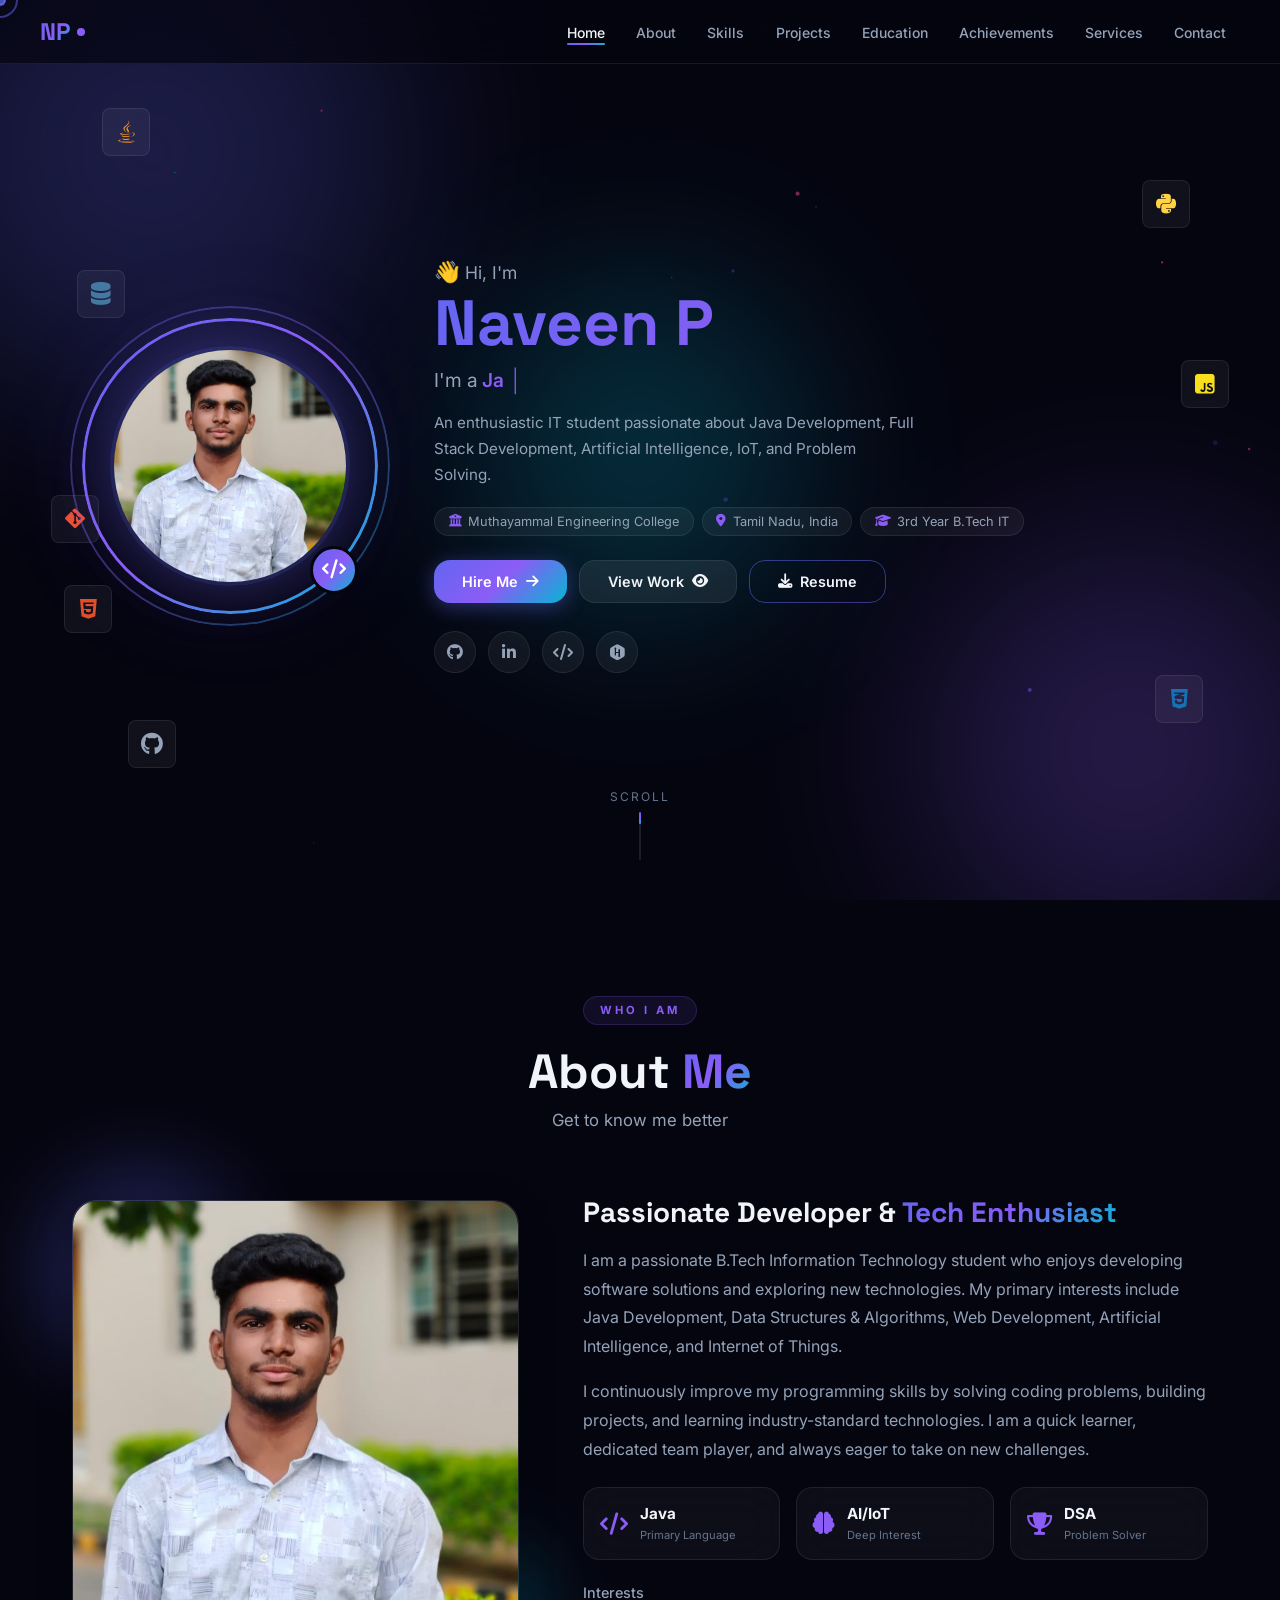
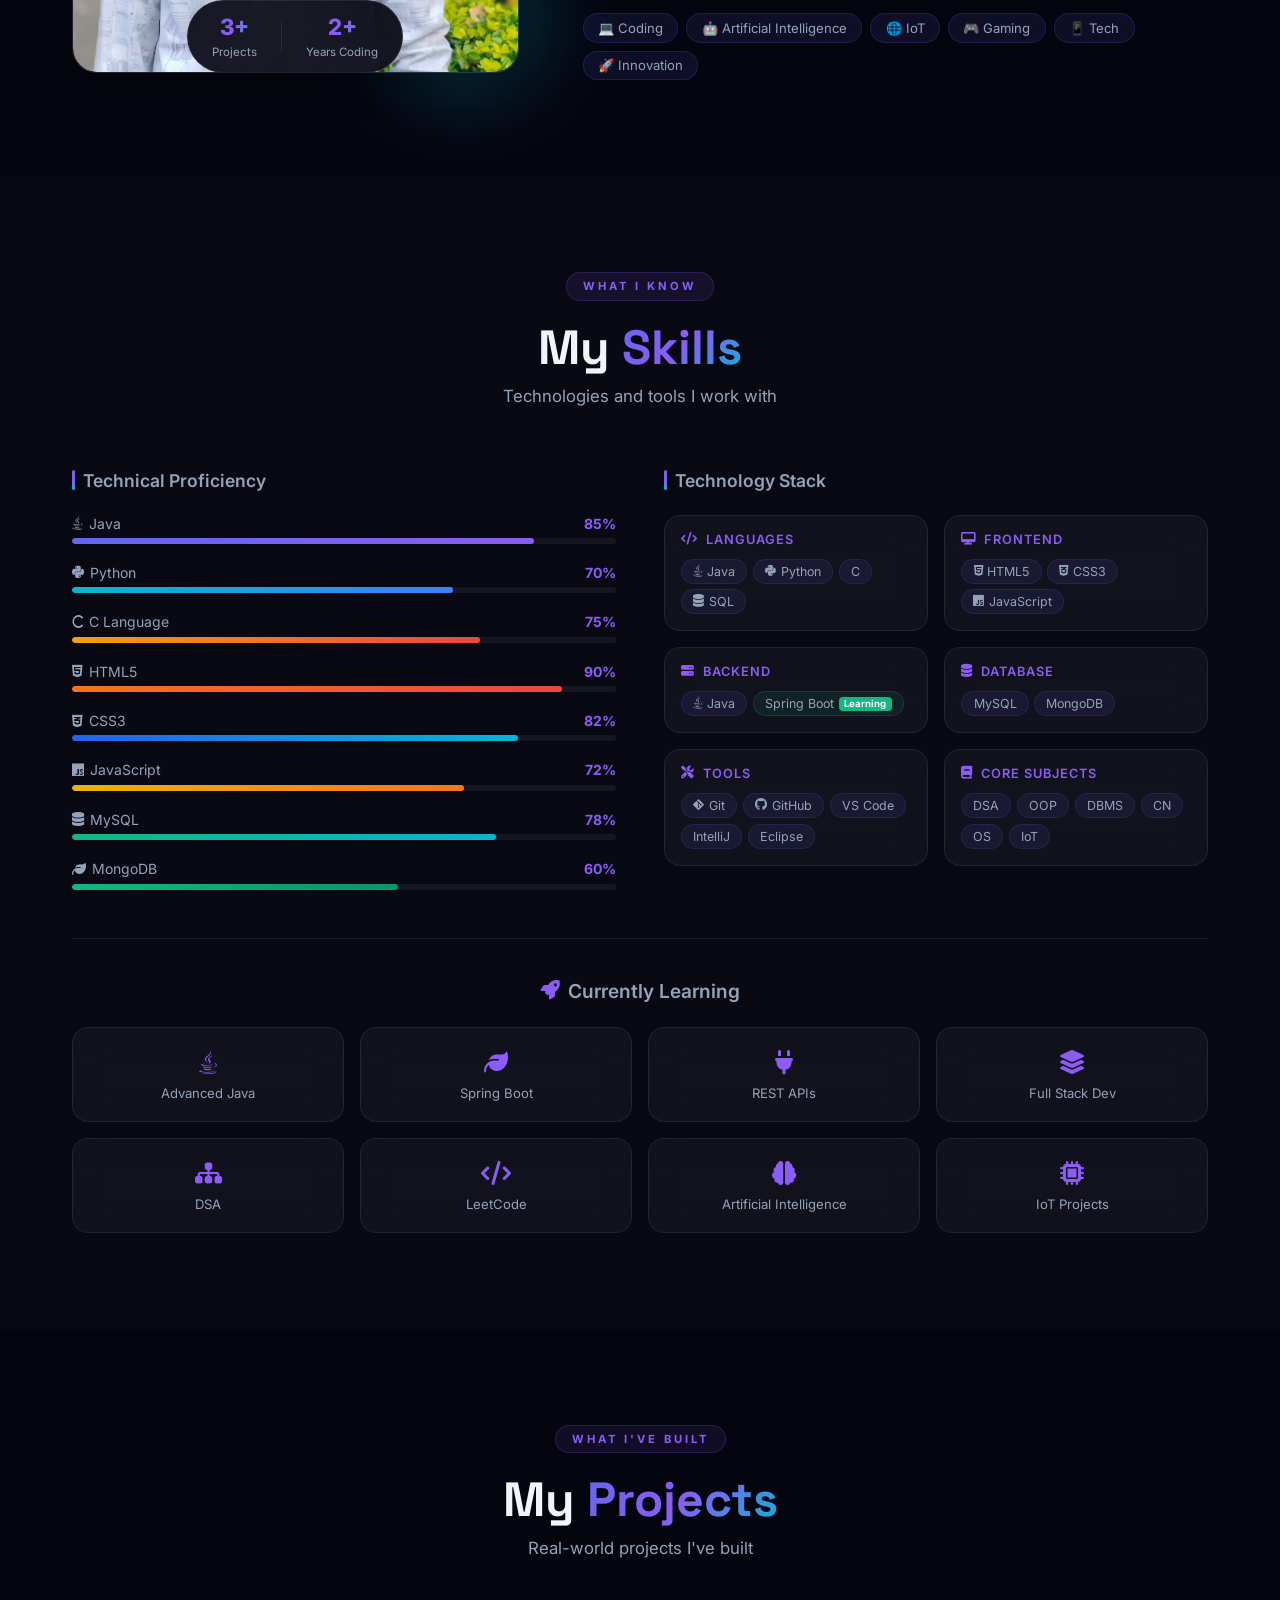
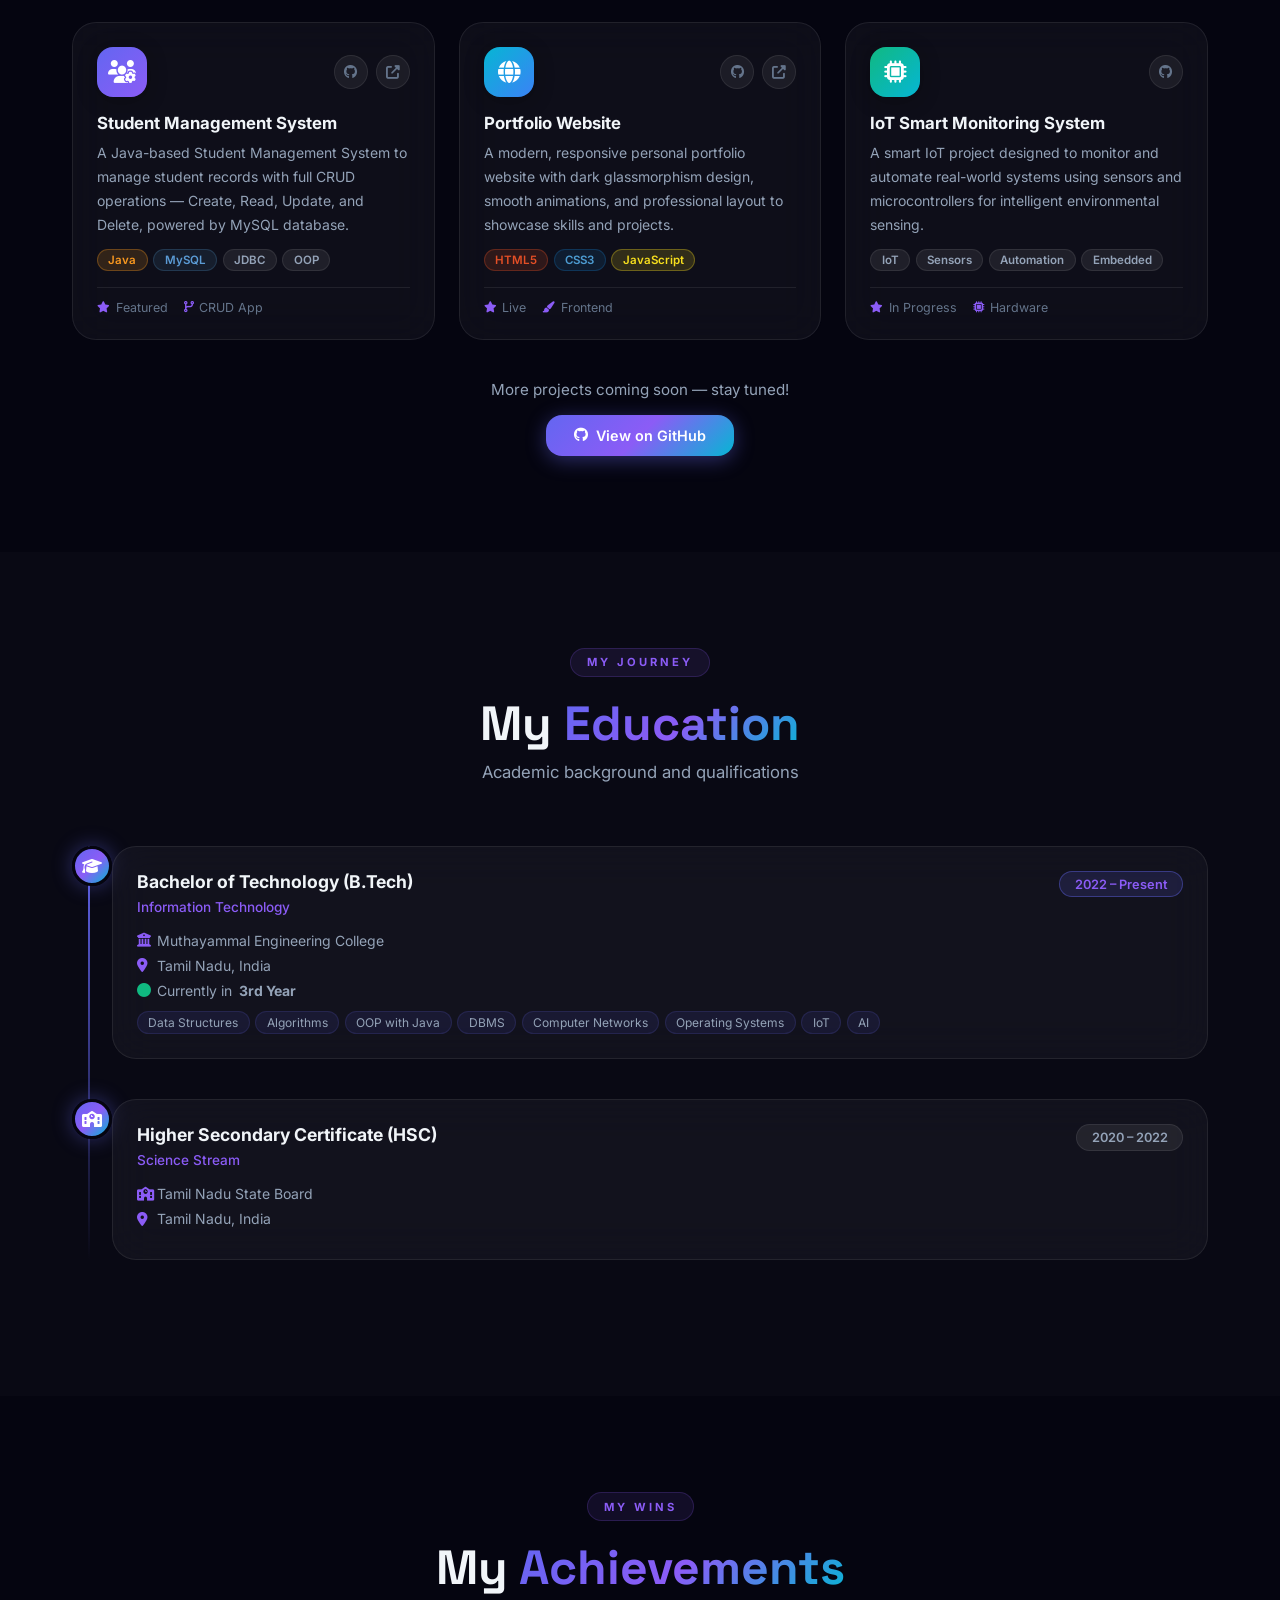
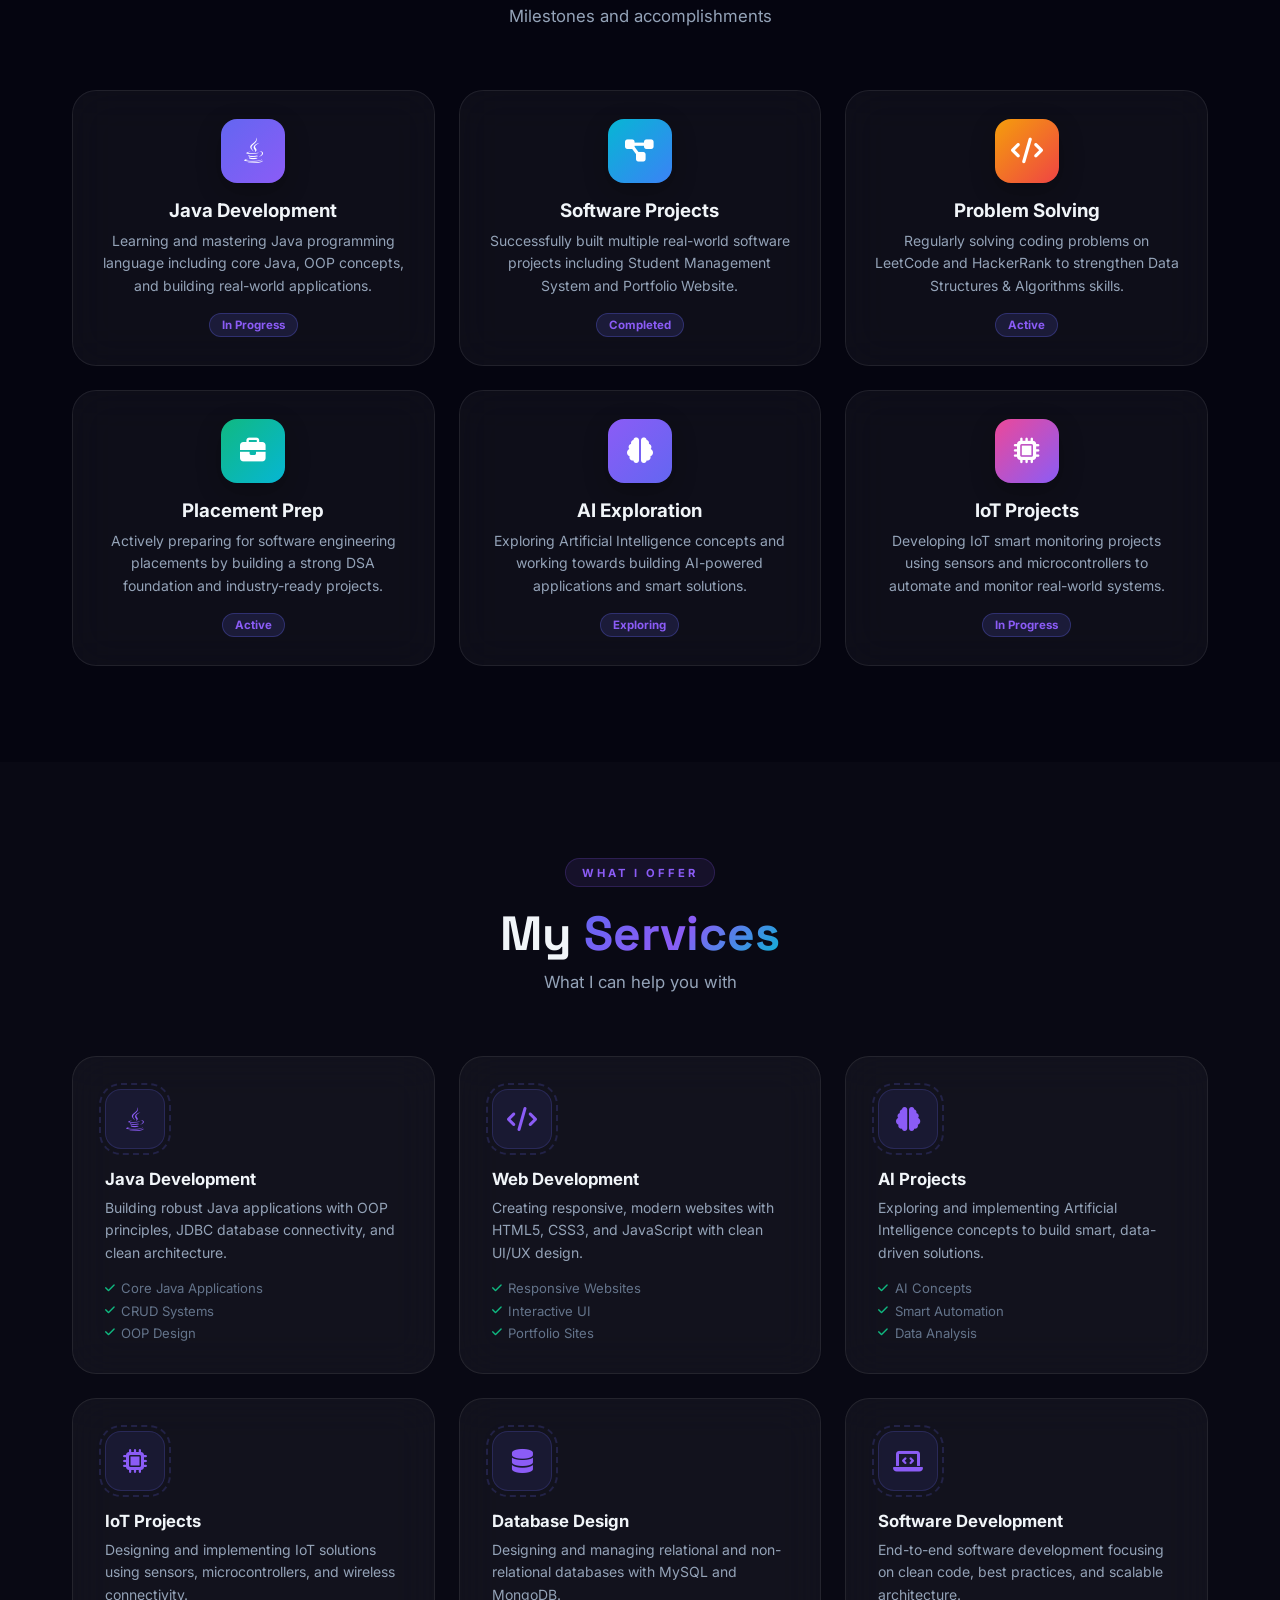
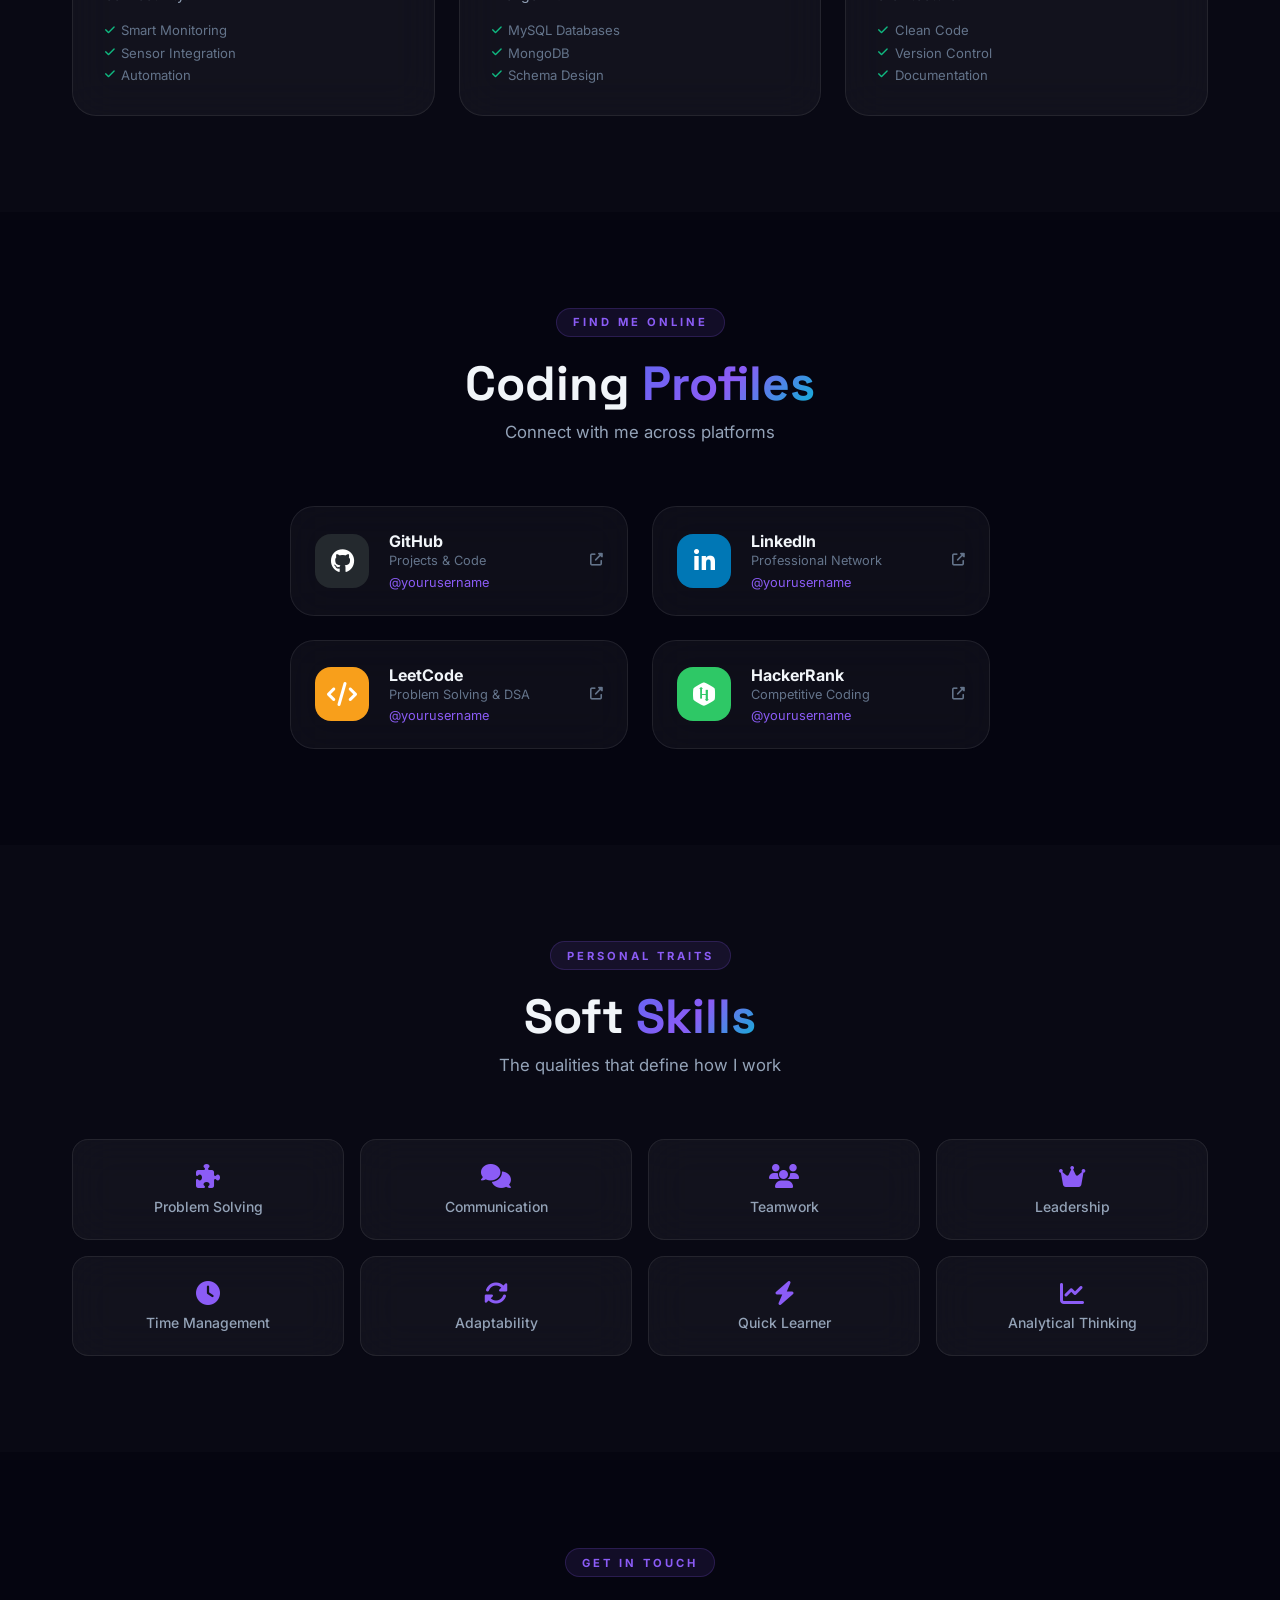
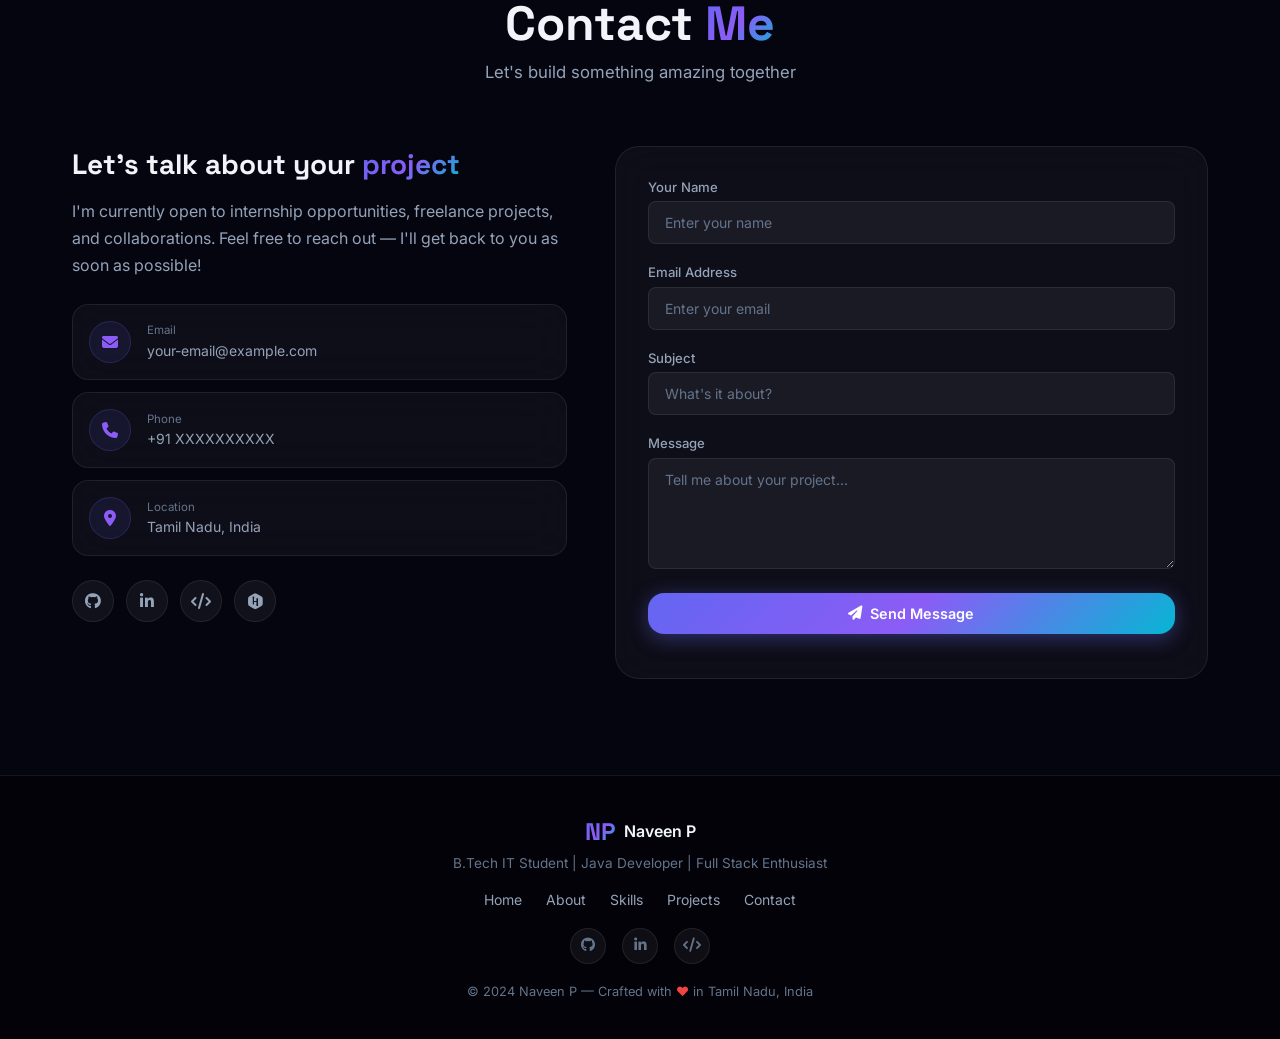
==== commit 732560dd: "2nd photo" ====
--- a/index.html
+++ b/index.html
@@ -78,7 +78,7 @@
       <div class="hero-avatar-wrap">
         <div class="avatar-ring"></div>
         <div class="avatar-ring ring-2"></div>
-        <img src="avatar.png" alt="Naveen P" class="hero-avatar" id="heroAvatar" />
+        <img src="avatar.jpeg" alt="Naveen P" class="hero-avatar" id="heroAvatar" />
         <div class="avatar-badge">
           <i class="fas fa-code"></i>
         </div>
@@ -149,7 +149,7 @@
       <div class="about-grid">
         <div class="about-image-wrap reveal">
           <div class="about-img-card glass">
-            <img src="avatar.png" alt="Naveen P" class="about-img" />
+            <img src="avatar.jpeg" alt="Naveen P" class="about-img" />
             <div class="about-img-badge">
               <div class="badge-item">
                 <span class="badge-num">3+</span>
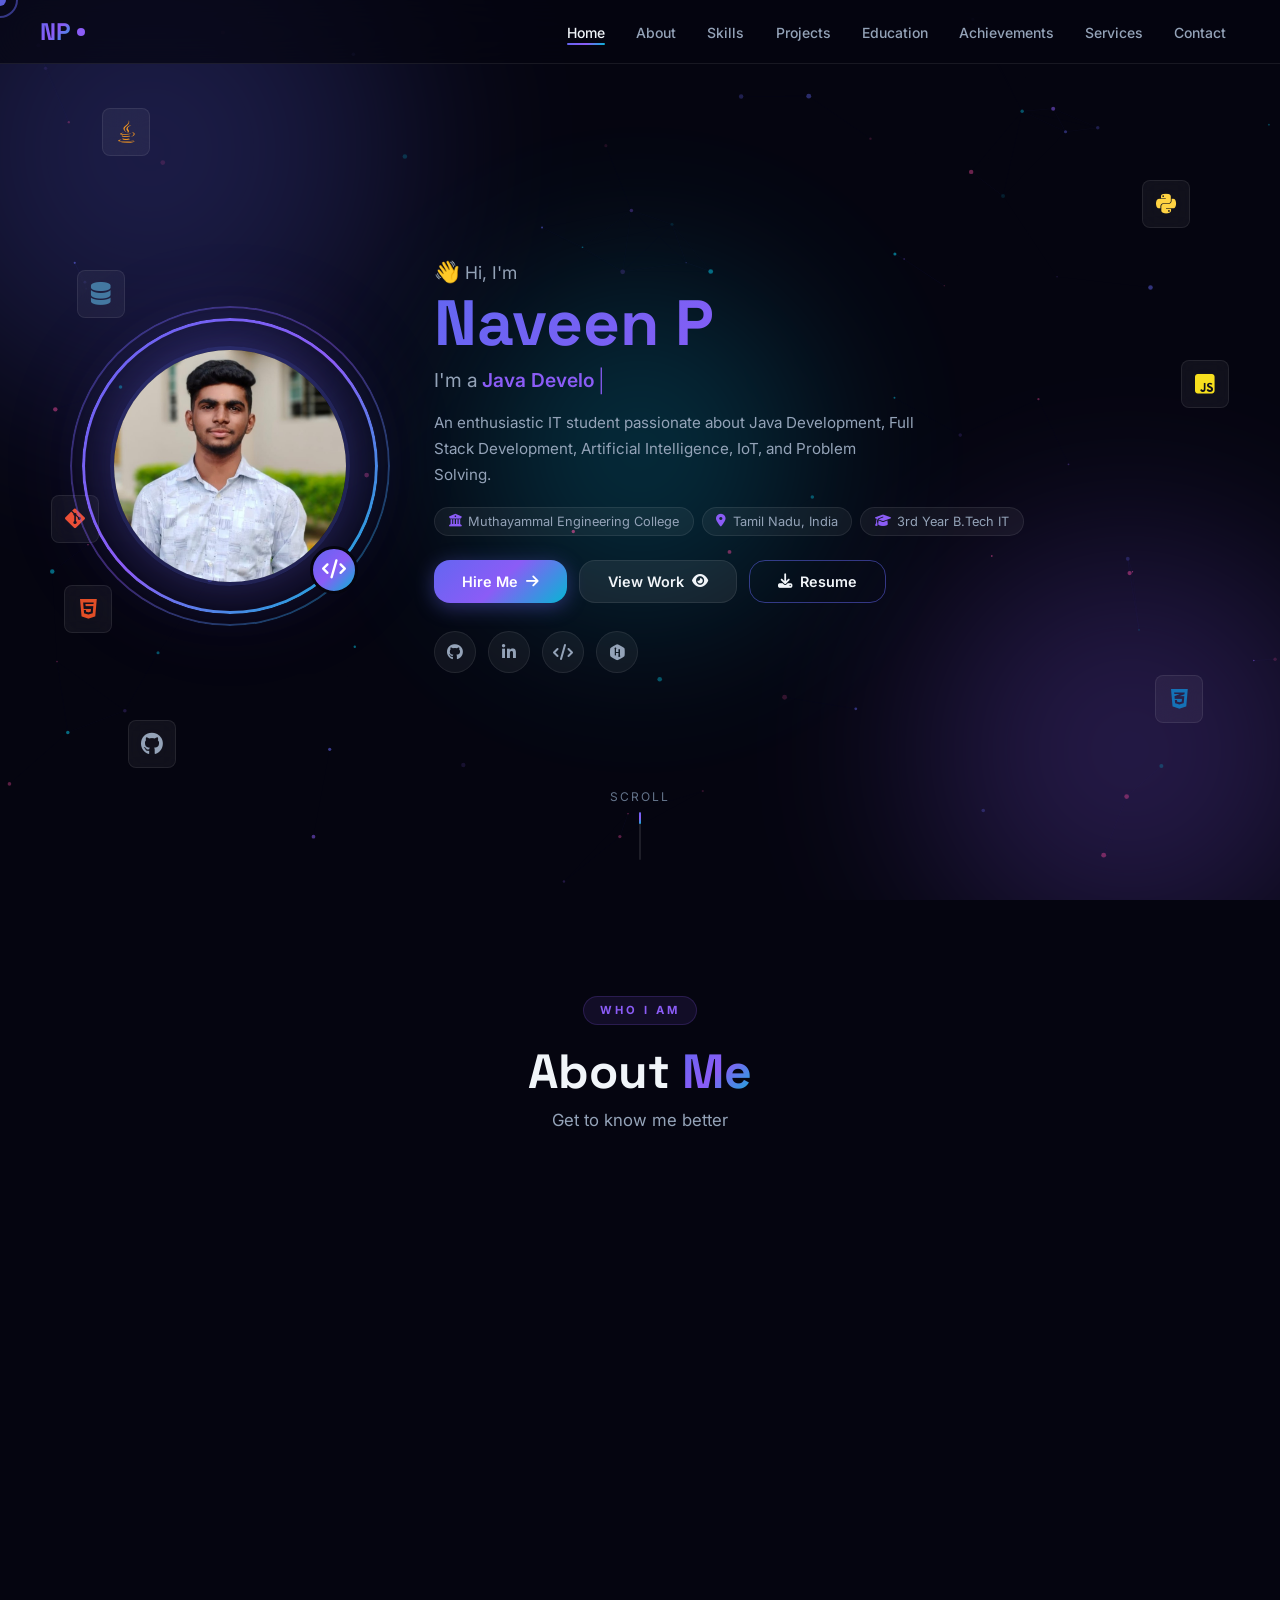
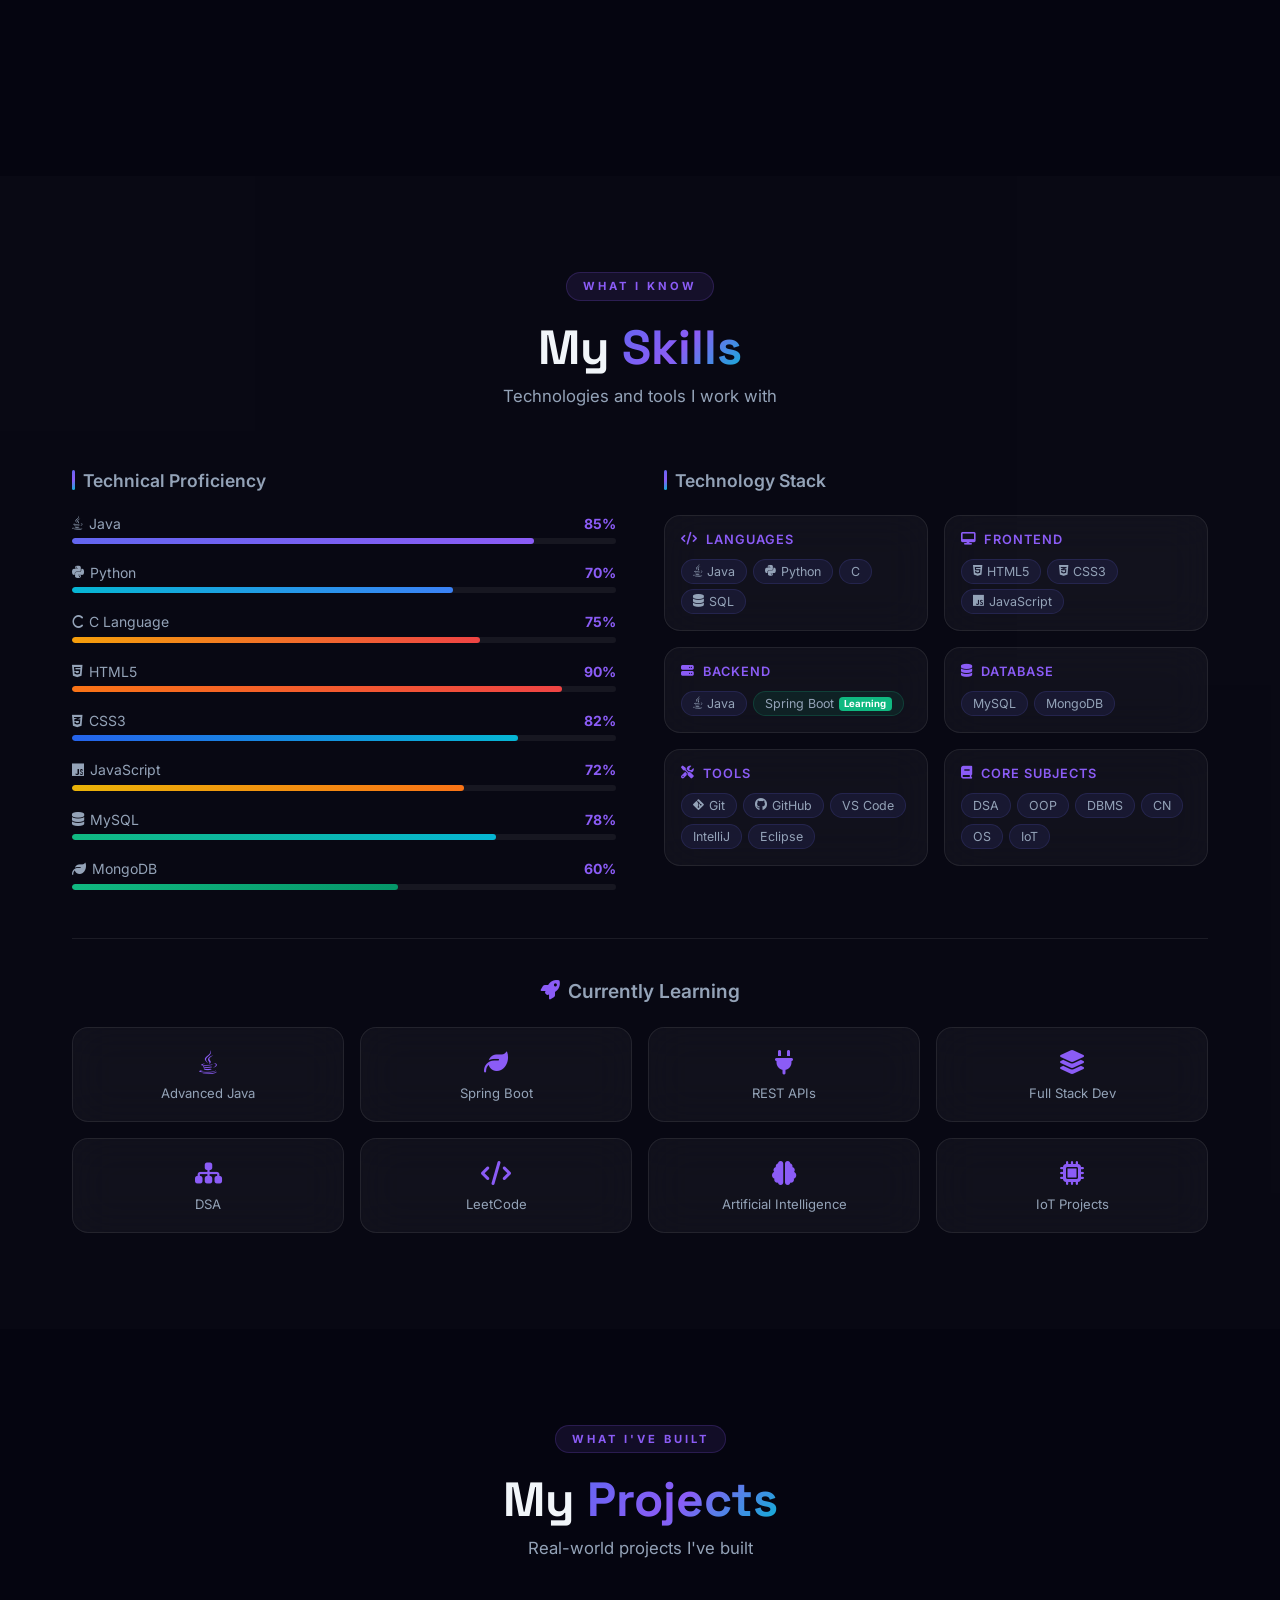
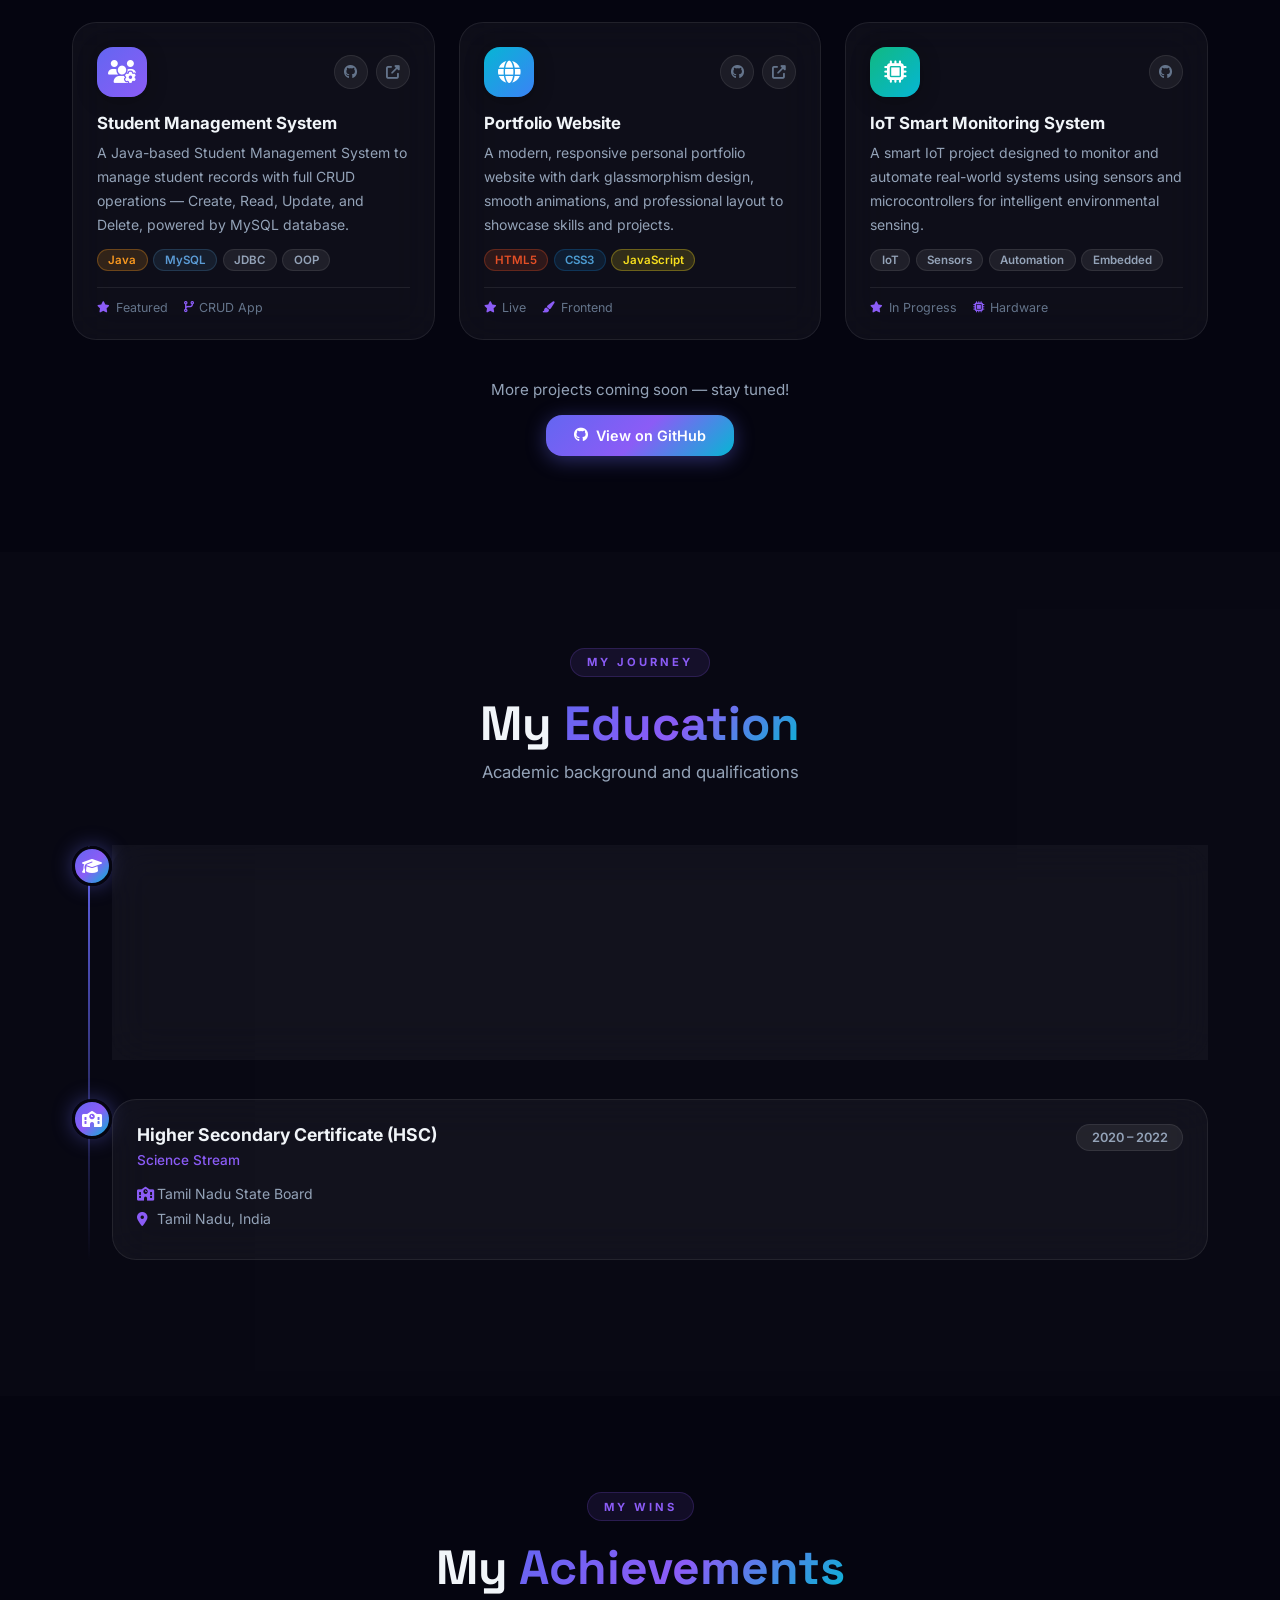
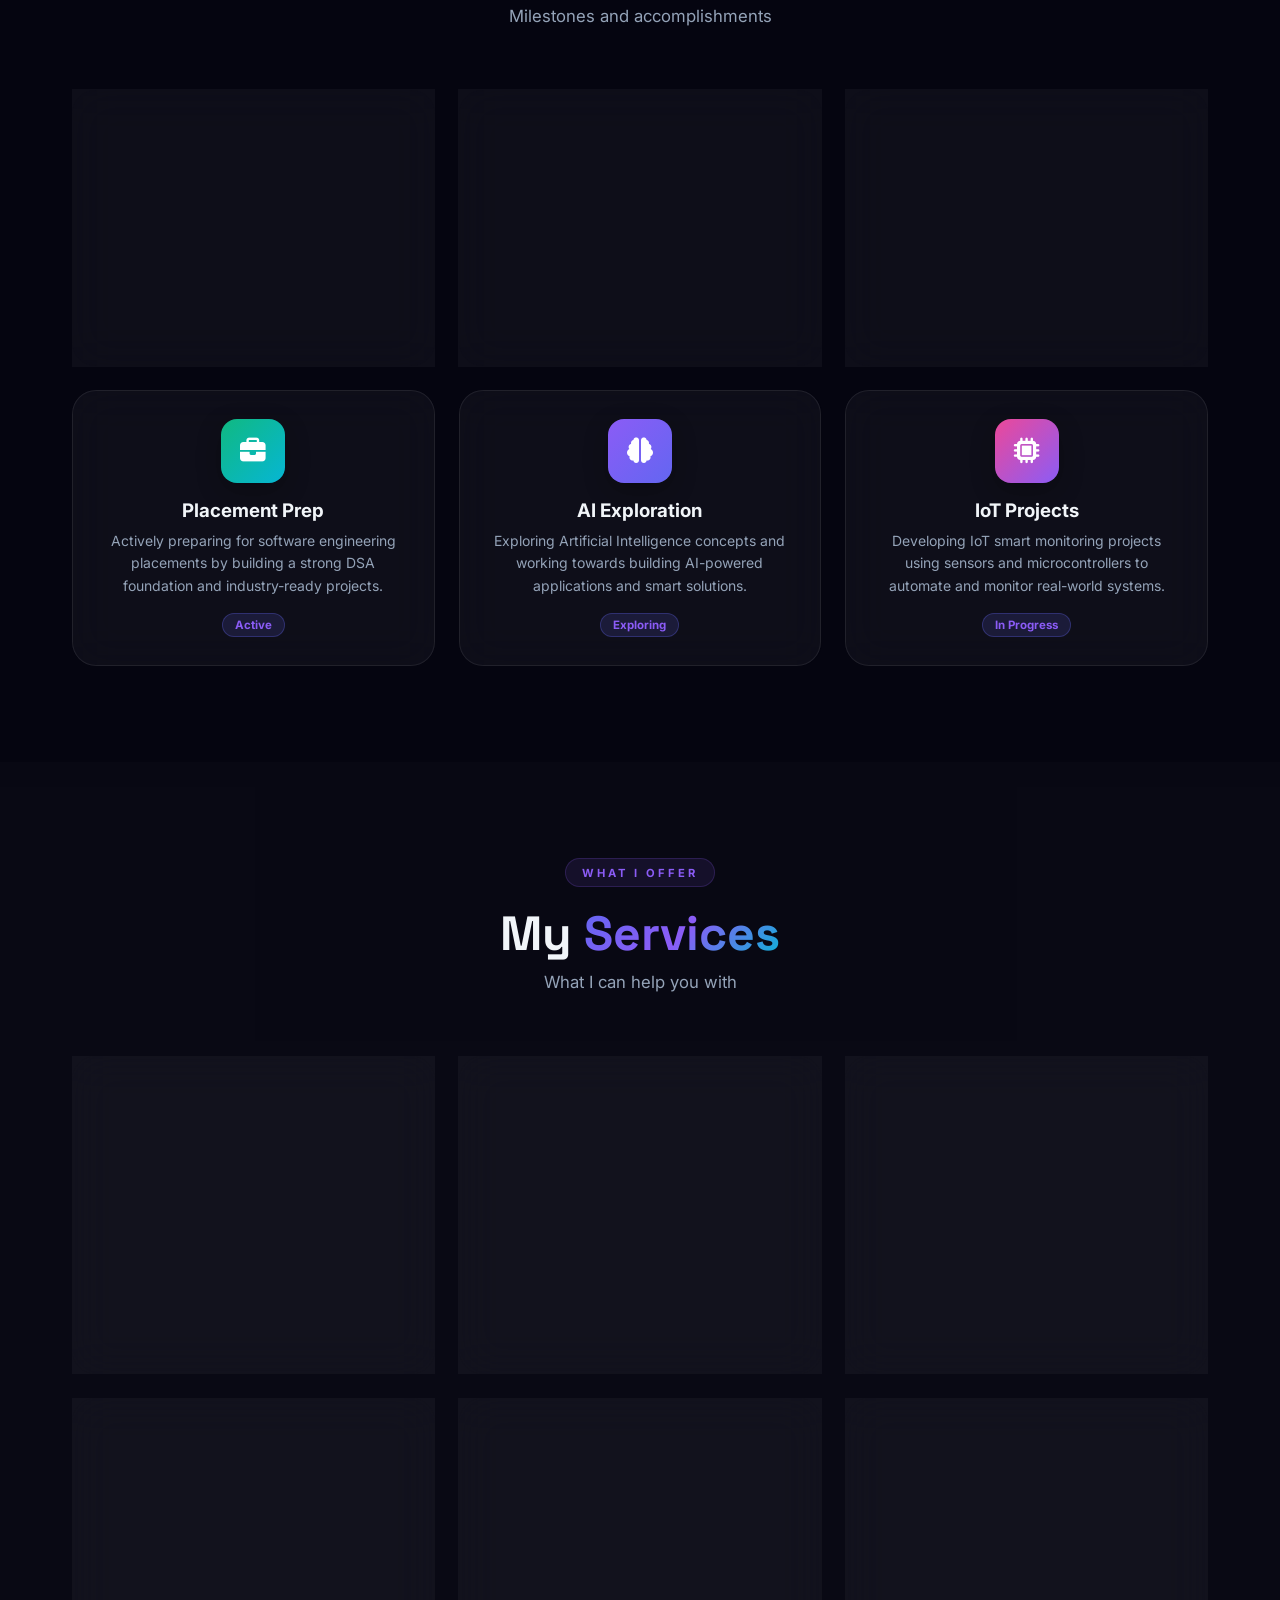
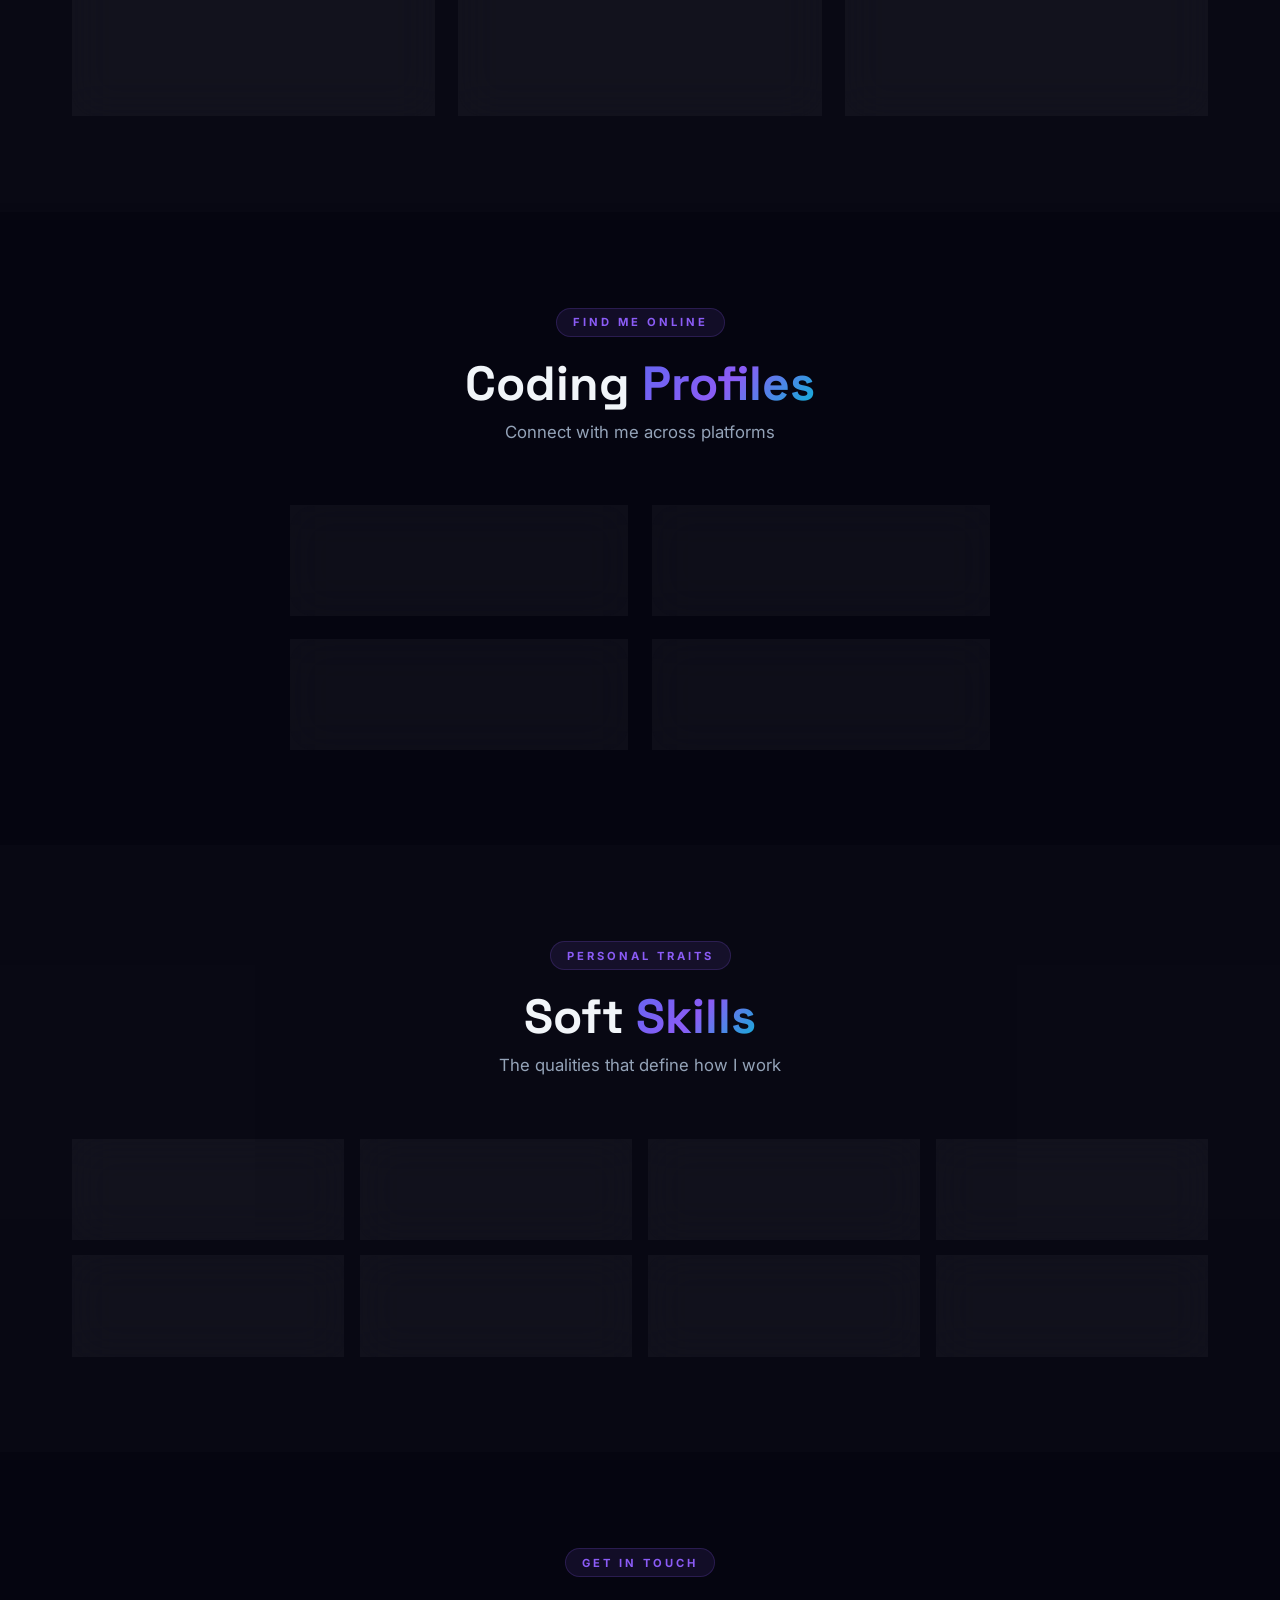
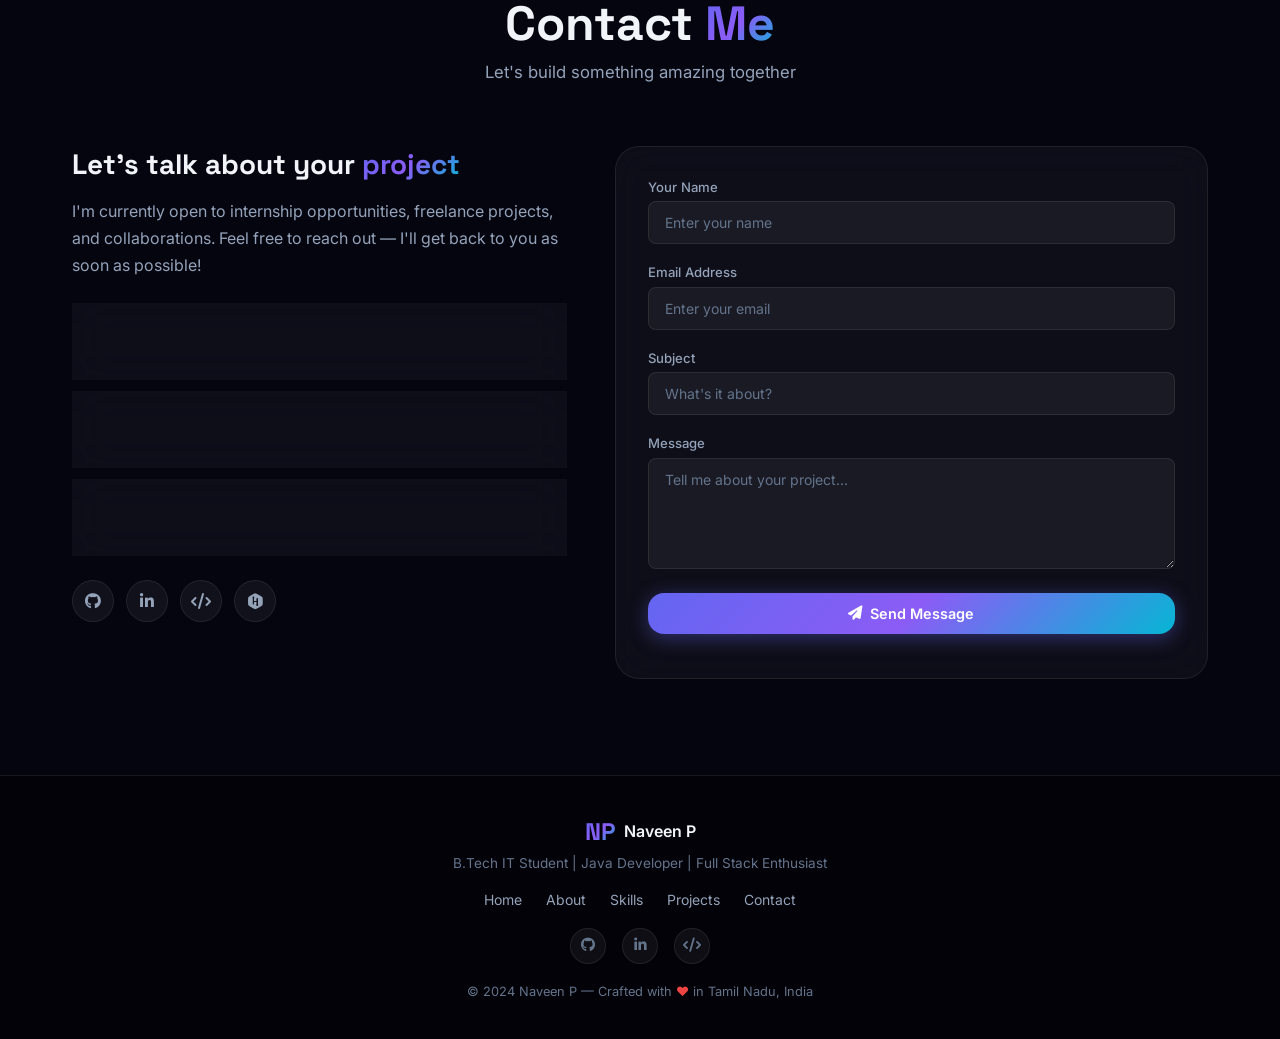
==== commit eabdec7c: "Updated portfolio" ====
--- a/index.html
+++ b/index.html
@@ -1,29 +1,36 @@
 <!DOCTYPE html>
 <html lang="en">
+
 <head>
   <meta charset="UTF-8" />
   <meta name="viewport" content="width=device-width, initial-scale=1.0" />
-  <meta name="description" content="Naveen P – B.Tech IT Student | Java Developer | Full Stack | AI & IoT Enthusiast at Muthayammal Engineering College" />
+  <meta name="description"
+    content="Naveen P – B.Tech IT Student | Java Developer | Full Stack | AI & IoT Enthusiast at Muthayammal Engineering College" />
   <meta name="keywords" content="Naveen P, portfolio, Java developer, IT student, full stack, AI, IoT, Tamil Nadu" />
   <title>Naveen P | IT Student & Java Developer</title>
 
   <!-- Fonts -->
   <link rel="preconnect" href="https://fonts.googleapis.com" />
   <link rel="preconnect" href="https://fonts.gstatic.com" crossorigin />
-  <link href="https://fonts.googleapis.com/css2?family=Inter:wght@300;400;500;600;700;800;900&family=Space+Grotesk:wght@400;500;600;700&family=JetBrains+Mono:wght@400;500&display=swap" rel="stylesheet" />
+  <link
+    href="https://fonts.googleapis.com/css2?family=Inter:wght@300;400;500;600;700;800;900&family=Space+Grotesk:wght@400;500;600;700&family=JetBrains+Mono:wght@400;500&display=swap"
+    rel="stylesheet" />
 
   <!-- Icons -->
   <link rel="stylesheet" href="https://cdnjs.cloudflare.com/ajax/libs/font-awesome/6.5.0/css/all.min.css" />
 
   <link rel="stylesheet" href="style.css" />
 </head>
+
 <body>
 
   <!-- ═══════════════════════ LOADER ═══════════════════════ -->
   <div id="loader">
     <div class="loader-content">
       <div class="loader-logo">NP</div>
-      <div class="loader-bar"><div class="loader-fill"></div></div>
+      <div class="loader-bar">
+        <div class="loader-fill"></div>
+      </div>
     </div>
   </div>
 
@@ -110,21 +117,25 @@
           <a href="#projects" class="btn btn-ghost">
             <span>View Work</span><i class="fas fa-eye"></i>
           </a>
-          <a href="resume.pdf" download class="btn btn-outline" id="resumeBtn">
+          <a href="resume.html" download class="btn btn-outline" id="resumeBtn">
             <i class="fas fa-download"></i><span>Resume</span>
           </a>
         </div>
         <div class="hero-socials">
-          <a href="https://github.com/yourusername" target="_blank" class="social-icon" id="githubHero" aria-label="GitHub">
+          <a href="https://github.com/yourusername" target="_blank" class="social-icon" id="githubHero"
+            aria-label="GitHub">
             <i class="fab fa-github"></i>
           </a>
-          <a href="https://linkedin.com/in/yourusername" target="_blank" class="social-icon" id="linkedinHero" aria-label="LinkedIn">
+          <a href="https://linkedin.com/in/yourusername" target="_blank" class="social-icon" id="linkedinHero"
+            aria-label="LinkedIn">
             <i class="fab fa-linkedin-in"></i>
           </a>
-          <a href="https://leetcode.com/yourusername" target="_blank" class="social-icon" id="leetcodeHero" aria-label="LeetCode">
+          <a href="https://leetcode.com/yourusername" target="_blank" class="social-icon" id="leetcodeHero"
+            aria-label="LeetCode">
             <i class="fas fa-code"></i>
           </a>
-          <a href="https://hackerrank.com/yourusername" target="_blank" class="social-icon" id="hackerrankHero" aria-label="HackerRank">
+          <a href="https://hackerrank.com/yourusername" target="_blank" class="social-icon" id="hackerrankHero"
+            aria-label="HackerRank">
             <i class="fab fa-hackerrank"></i>
           </a>
         </div>
@@ -133,7 +144,9 @@
 
     <div class="scroll-indicator">
       <span>Scroll</span>
-      <div class="scroll-line"><div class="scroll-dot"></div></div>
+      <div class="scroll-line">
+        <div class="scroll-dot"></div>
+      </div>
     </div>
   </section>
 
@@ -237,56 +250,72 @@
                 <span><i class="fab fa-java"></i> Java</span>
                 <span class="skill-pct">85%</span>
               </div>
-              <div class="skill-track"><div class="skill-fill" data-width="85" style="background:linear-gradient(90deg,#6366f1,#8b5cf6)"></div></div>
+              <div class="skill-track">
+                <div class="skill-fill" data-width="85" style="background:linear-gradient(90deg,#6366f1,#8b5cf6)"></div>
+              </div>
             </div>
             <div class="skill-bar-item">
               <div class="skill-bar-header">
                 <span><i class="fab fa-python"></i> Python</span>
                 <span class="skill-pct">70%</span>
               </div>
-              <div class="skill-track"><div class="skill-fill" data-width="70" style="background:linear-gradient(90deg,#06b6d4,#3b82f6)"></div></div>
+              <div class="skill-track">
+                <div class="skill-fill" data-width="70" style="background:linear-gradient(90deg,#06b6d4,#3b82f6)"></div>
+              </div>
             </div>
             <div class="skill-bar-item">
               <div class="skill-bar-header">
                 <span><i class="fas fa-c"></i> C Language</span>
                 <span class="skill-pct">75%</span>
               </div>
-              <div class="skill-track"><div class="skill-fill" data-width="75" style="background:linear-gradient(90deg,#f59e0b,#ef4444)"></div></div>
+              <div class="skill-track">
+                <div class="skill-fill" data-width="75" style="background:linear-gradient(90deg,#f59e0b,#ef4444)"></div>
+              </div>
             </div>
             <div class="skill-bar-item">
               <div class="skill-bar-header">
                 <span><i class="fab fa-html5"></i> HTML5</span>
                 <span class="skill-pct">90%</span>
               </div>
-              <div class="skill-track"><div class="skill-fill" data-width="90" style="background:linear-gradient(90deg,#f97316,#ef4444)"></div></div>
+              <div class="skill-track">
+                <div class="skill-fill" data-width="90" style="background:linear-gradient(90deg,#f97316,#ef4444)"></div>
+              </div>
             </div>
             <div class="skill-bar-item">
               <div class="skill-bar-header">
                 <span><i class="fab fa-css3-alt"></i> CSS3</span>
                 <span class="skill-pct">82%</span>
               </div>
-              <div class="skill-track"><div class="skill-fill" data-width="82" style="background:linear-gradient(90deg,#2563eb,#06b6d4)"></div></div>
+              <div class="skill-track">
+                <div class="skill-fill" data-width="82" style="background:linear-gradient(90deg,#2563eb,#06b6d4)"></div>
+              </div>
             </div>
             <div class="skill-bar-item">
               <div class="skill-bar-header">
                 <span><i class="fab fa-js"></i> JavaScript</span>
                 <span class="skill-pct">72%</span>
               </div>
-              <div class="skill-track"><div class="skill-fill" data-width="72" style="background:linear-gradient(90deg,#eab308,#f97316)"></div></div>
+              <div class="skill-track">
+                <div class="skill-fill" data-width="72" style="background:linear-gradient(90deg,#eab308,#f97316)"></div>
+              </div>
             </div>
             <div class="skill-bar-item">
               <div class="skill-bar-header">
                 <span><i class="fas fa-database"></i> MySQL</span>
                 <span class="skill-pct">78%</span>
               </div>
-              <div class="skill-track"><div class="skill-fill" data-width="78" style="background:linear-gradient(90deg,#10b981,#06b6d4)"></div></div>
+              <div class="skill-track">
+                <div class="skill-fill" data-width="78" style="background:linear-gradient(90deg,#10b981,#06b6d4)"></div>
+              </div>
             </div>
             <div class="skill-bar-item">
               <div class="skill-bar-header">
                 <span><i class="fas fa-leaf"></i> MongoDB</span>
                 <span class="skill-pct">60%</span>
               </div>
-              <div class="skill-track"><div class="skill-fill" data-width="60" style="background:linear-gradient(90deg,#10b981,#059669)"></div></div>
+              <div class="skill-track">
+                <div class="skill-fill" data-width="60" style="background:linear-gradient(90deg,#10b981,#059669)"></div>
+              </div>
             </div>
           </div>
         </div>
@@ -427,7 +456,8 @@
               <i class="fas fa-users-cog"></i>
             </div>
             <div class="proj-links">
-              <a href="https://github.com/yourusername" target="_blank" class="proj-link" aria-label="GitHub"><i class="fab fa-github"></i></a>
+              <a href="https://github.com/yourusername" target="_blank" class="proj-link" aria-label="GitHub"><i
+                  class="fab fa-github"></i></a>
               <a href="#" class="proj-link" aria-label="Live"><i class="fas fa-external-link-alt"></i></a>
             </div>
           </div>
@@ -458,7 +488,8 @@
               <i class="fas fa-globe"></i>
             </div>
             <div class="proj-links">
-              <a href="https://github.com/yourusername" target="_blank" class="proj-link" aria-label="GitHub"><i class="fab fa-github"></i></a>
+              <a href="https://github.com/yourusername" target="_blank" class="proj-link" aria-label="GitHub"><i
+                  class="fab fa-github"></i></a>
               <a href="#" class="proj-link" aria-label="Live"><i class="fas fa-external-link-alt"></i></a>
             </div>
           </div>
@@ -488,7 +519,8 @@
               <i class="fas fa-microchip"></i>
             </div>
             <div class="proj-links">
-              <a href="https://github.com/yourusername" target="_blank" class="proj-link" aria-label="GitHub"><i class="fab fa-github"></i></a>
+              <a href="https://github.com/yourusername" target="_blank" class="proj-link" aria-label="GitHub"><i
+                  class="fab fa-github"></i></a>
             </div>
           </div>
           <div class="proj-body">
@@ -598,7 +630,8 @@
             <i class="fab fa-java"></i>
           </div>
           <h3 class="ach-title">Java Development</h3>
-          <p class="ach-desc">Learning and mastering Java programming language including core Java, OOP concepts, and building real-world applications.</p>
+          <p class="ach-desc">Learning and mastering Java programming language including core Java, OOP concepts, and
+            building real-world applications.</p>
           <div class="ach-badge">In Progress</div>
         </div>
 
@@ -607,7 +640,8 @@
             <i class="fas fa-project-diagram"></i>
           </div>
           <h3 class="ach-title">Software Projects</h3>
-          <p class="ach-desc">Successfully built multiple real-world software projects including Student Management System and Portfolio Website.</p>
+          <p class="ach-desc">Successfully built multiple real-world software projects including Student Management
+            System and Portfolio Website.</p>
           <div class="ach-badge">Completed</div>
         </div>
 
@@ -616,7 +650,8 @@
             <i class="fas fa-code"></i>
           </div>
           <h3 class="ach-title">Problem Solving</h3>
-          <p class="ach-desc">Regularly solving coding problems on LeetCode and HackerRank to strengthen Data Structures & Algorithms skills.</p>
+          <p class="ach-desc">Regularly solving coding problems on LeetCode and HackerRank to strengthen Data Structures
+            & Algorithms skills.</p>
           <div class="ach-badge">Active</div>
         </div>
 
@@ -625,7 +660,8 @@
             <i class="fas fa-briefcase"></i>
           </div>
           <h3 class="ach-title">Placement Prep</h3>
-          <p class="ach-desc">Actively preparing for software engineering placements by building a strong DSA foundation and industry-ready projects.</p>
+          <p class="ach-desc">Actively preparing for software engineering placements by building a strong DSA foundation
+            and industry-ready projects.</p>
           <div class="ach-badge">Active</div>
         </div>
 
@@ -634,7 +670,8 @@
             <i class="fas fa-brain"></i>
           </div>
           <h3 class="ach-title">AI Exploration</h3>
-          <p class="ach-desc">Exploring Artificial Intelligence concepts and working towards building AI-powered applications and smart solutions.</p>
+          <p class="ach-desc">Exploring Artificial Intelligence concepts and working towards building AI-powered
+            applications and smart solutions.</p>
           <div class="ach-badge">Exploring</div>
         </div>
 
@@ -643,7 +680,8 @@
             <i class="fas fa-microchip"></i>
           </div>
           <h3 class="ach-title">IoT Projects</h3>
-          <p class="ach-desc">Developing IoT smart monitoring projects using sensors and microcontrollers to automate and monitor real-world systems.</p>
+          <p class="ach-desc">Developing IoT smart monitoring projects using sensors and microcontrollers to automate
+            and monitor real-world systems.</p>
           <div class="ach-badge">In Progress</div>
         </div>
       </div>
@@ -666,7 +704,8 @@
             <div class="svc-ring"></div>
           </div>
           <h3 class="svc-title">Java Development</h3>
-          <p class="svc-desc">Building robust Java applications with OOP principles, JDBC database connectivity, and clean architecture.</p>
+          <p class="svc-desc">Building robust Java applications with OOP principles, JDBC database connectivity, and
+            clean architecture.</p>
           <ul class="svc-list">
             <li><i class="fas fa-check"></i> Core Java Applications</li>
             <li><i class="fas fa-check"></i> CRUD Systems</li>
@@ -680,7 +719,8 @@
             <div class="svc-ring"></div>
           </div>
           <h3 class="svc-title">Web Development</h3>
-          <p class="svc-desc">Creating responsive, modern websites with HTML5, CSS3, and JavaScript with clean UI/UX design.</p>
+          <p class="svc-desc">Creating responsive, modern websites with HTML5, CSS3, and JavaScript with clean UI/UX
+            design.</p>
           <ul class="svc-list">
             <li><i class="fas fa-check"></i> Responsive Websites</li>
             <li><i class="fas fa-check"></i> Interactive UI</li>
@@ -694,7 +734,8 @@
             <div class="svc-ring"></div>
           </div>
           <h3 class="svc-title">AI Projects</h3>
-          <p class="svc-desc">Exploring and implementing Artificial Intelligence concepts to build smart, data-driven solutions.</p>
+          <p class="svc-desc">Exploring and implementing Artificial Intelligence concepts to build smart, data-driven
+            solutions.</p>
           <ul class="svc-list">
             <li><i class="fas fa-check"></i> AI Concepts</li>
             <li><i class="fas fa-check"></i> Smart Automation</li>
@@ -708,7 +749,8 @@
             <div class="svc-ring"></div>
           </div>
           <h3 class="svc-title">IoT Projects</h3>
-          <p class="svc-desc">Designing and implementing IoT solutions using sensors, microcontrollers, and wireless connectivity.</p>
+          <p class="svc-desc">Designing and implementing IoT solutions using sensors, microcontrollers, and wireless
+            connectivity.</p>
           <ul class="svc-list">
             <li><i class="fas fa-check"></i> Smart Monitoring</li>
             <li><i class="fas fa-check"></i> Sensor Integration</li>
@@ -736,7 +778,8 @@
             <div class="svc-ring"></div>
           </div>
           <h3 class="svc-title">Software Development</h3>
-          <p class="svc-desc">End-to-end software development focusing on clean code, best practices, and scalable architecture.</p>
+          <p class="svc-desc">End-to-end software development focusing on clean code, best practices, and scalable
+            architecture.</p>
           <ul class="svc-list">
             <li><i class="fas fa-check"></i> Clean Code</li>
             <li><i class="fas fa-check"></i> Version Control</li>
@@ -767,7 +810,8 @@
           <i class="fas fa-external-link-alt profile-ext"></i>
         </a>
 
-        <a href="https://linkedin.com/in/yourusername" target="_blank" class="profile-card glass reveal" id="prof-linkedin">
+        <a href="https://linkedin.com/in/yourusername" target="_blank" class="profile-card glass reveal"
+          id="prof-linkedin">
           <div class="profile-icon linkedin"><i class="fab fa-linkedin-in"></i></div>
           <div class="profile-info">
             <h3>LinkedIn</h3>
@@ -777,7 +821,8 @@
           <i class="fas fa-external-link-alt profile-ext"></i>
         </a>
 
-        <a href="https://leetcode.com/yourusername" target="_blank" class="profile-card glass reveal" id="prof-leetcode">
+        <a href="https://leetcode.com/yourusername" target="_blank" class="profile-card glass reveal"
+          id="prof-leetcode">
           <div class="profile-icon leetcode"><i class="fas fa-code"></i></div>
           <div class="profile-info">
             <h3>LeetCode</h3>
@@ -787,7 +832,8 @@
           <i class="fas fa-external-link-alt profile-ext"></i>
         </a>
 
-        <a href="https://hackerrank.com/yourusername" target="_blank" class="profile-card glass reveal" id="prof-hackerrank">
+        <a href="https://hackerrank.com/yourusername" target="_blank" class="profile-card glass reveal"
+          id="prof-hackerrank">
           <div class="profile-icon hackerrank"><i class="fab fa-hackerrank"></i></div>
           <div class="profile-info">
             <h3>HackerRank</h3>
@@ -842,14 +888,14 @@
               <div class="cc-icon"><i class="fas fa-envelope"></i></div>
               <div class="cc-info">
                 <span class="cc-label">Email</span>
-                <a href="mailto:your-email@example.com" class="cc-value">your-email@example.com</a>
+                <a href="mailto:vgpnaveen2007gmail.com" class="cc-value">vgpnaveen2007@gmail.com</a>
               </div>
             </div>
             <div class="contact-card glass" id="contactPhone">
               <div class="cc-icon"><i class="fas fa-phone"></i></div>
               <div class="cc-info">
                 <span class="cc-label">Phone</span>
-                <a href="tel:+91XXXXXXXXXX" class="cc-value">+91 XXXXXXXXXX</a>
+                <a href="tel:+91 9025920470" class="cc-value">+91 9025920470</a>
               </div>
             </div>
             <div class="contact-card glass" id="contactLocation">
@@ -861,10 +907,14 @@
             </div>
           </div>
           <div class="contact-socials">
-            <a href="https://github.com/yourusername" target="_blank" class="cs-btn" id="csGithub" aria-label="GitHub"><i class="fab fa-github"></i></a>
-            <a href="https://linkedin.com/in/yourusername" target="_blank" class="cs-btn" id="csLinkedin" aria-label="LinkedIn"><i class="fab fa-linkedin-in"></i></a>
-            <a href="https://leetcode.com/yourusername" target="_blank" class="cs-btn" id="csLeetcode" aria-label="LeetCode"><i class="fas fa-code"></i></a>
-            <a href="https://hackerrank.com/yourusername" target="_blank" class="cs-btn" id="csHackerrank" aria-label="HackerRank"><i class="fab fa-hackerrank"></i></a>
+            <a href="https://github.com/yourusername" target="_blank" class="cs-btn" id="csGithub"
+              aria-label="GitHub"><i class="fab fa-github"></i></a>
+            <a href="https://linkedin.com/in/yourusername" target="_blank" class="cs-btn" id="csLinkedin"
+              aria-label="LinkedIn"><i class="fab fa-linkedin-in"></i></a>
+            <a href="https://leetcode.com/yourusername" target="_blank" class="cs-btn" id="csLeetcode"
+              aria-label="LeetCode"><i class="fas fa-code"></i></a>
+            <a href="https://hackerrank.com/yourusername" target="_blank" class="cs-btn" id="csHackerrank"
+              aria-label="HackerRank"><i class="fab fa-hackerrank"></i></a>
           </div>
         </div>
 
@@ -884,7 +934,8 @@
             </div>
             <div class="form-group">
               <label for="contactMessage">Message</label>
-              <textarea id="contactMessage" name="message" rows="5" placeholder="Tell me about your project..." required></textarea>
+              <textarea id="contactMessage" name="message" rows="5" placeholder="Tell me about your project..."
+                required></textarea>
             </div>
             <button type="submit" class="btn btn-primary btn-full" id="submitContactForm">
               <i class="fas fa-paper-plane"></i> Send Message
@@ -913,8 +964,10 @@
       </div>
       <div class="footer-socials">
         <a href="https://github.com/yourusername" target="_blank" aria-label="GitHub"><i class="fab fa-github"></i></a>
-        <a href="https://linkedin.com/in/yourusername" target="_blank" aria-label="LinkedIn"><i class="fab fa-linkedin-in"></i></a>
-        <a href="https://leetcode.com/yourusername" target="_blank" aria-label="LeetCode"><i class="fas fa-code"></i></a>
+        <a href="https://linkedin.com/in/yourusername" target="_blank" aria-label="LinkedIn"><i
+            class="fab fa-linkedin-in"></i></a>
+        <a href="https://leetcode.com/yourusername" target="_blank" aria-label="LeetCode"><i
+            class="fas fa-code"></i></a>
       </div>
       <p class="footer-copy">© 2024 Naveen P — Crafted with <span class="heart">♥</span> in Tamil Nadu, India</p>
     </div>
@@ -927,4 +980,5 @@
 
   <script src="script.js"></script>
 </body>
-</html>
+
+</html>
